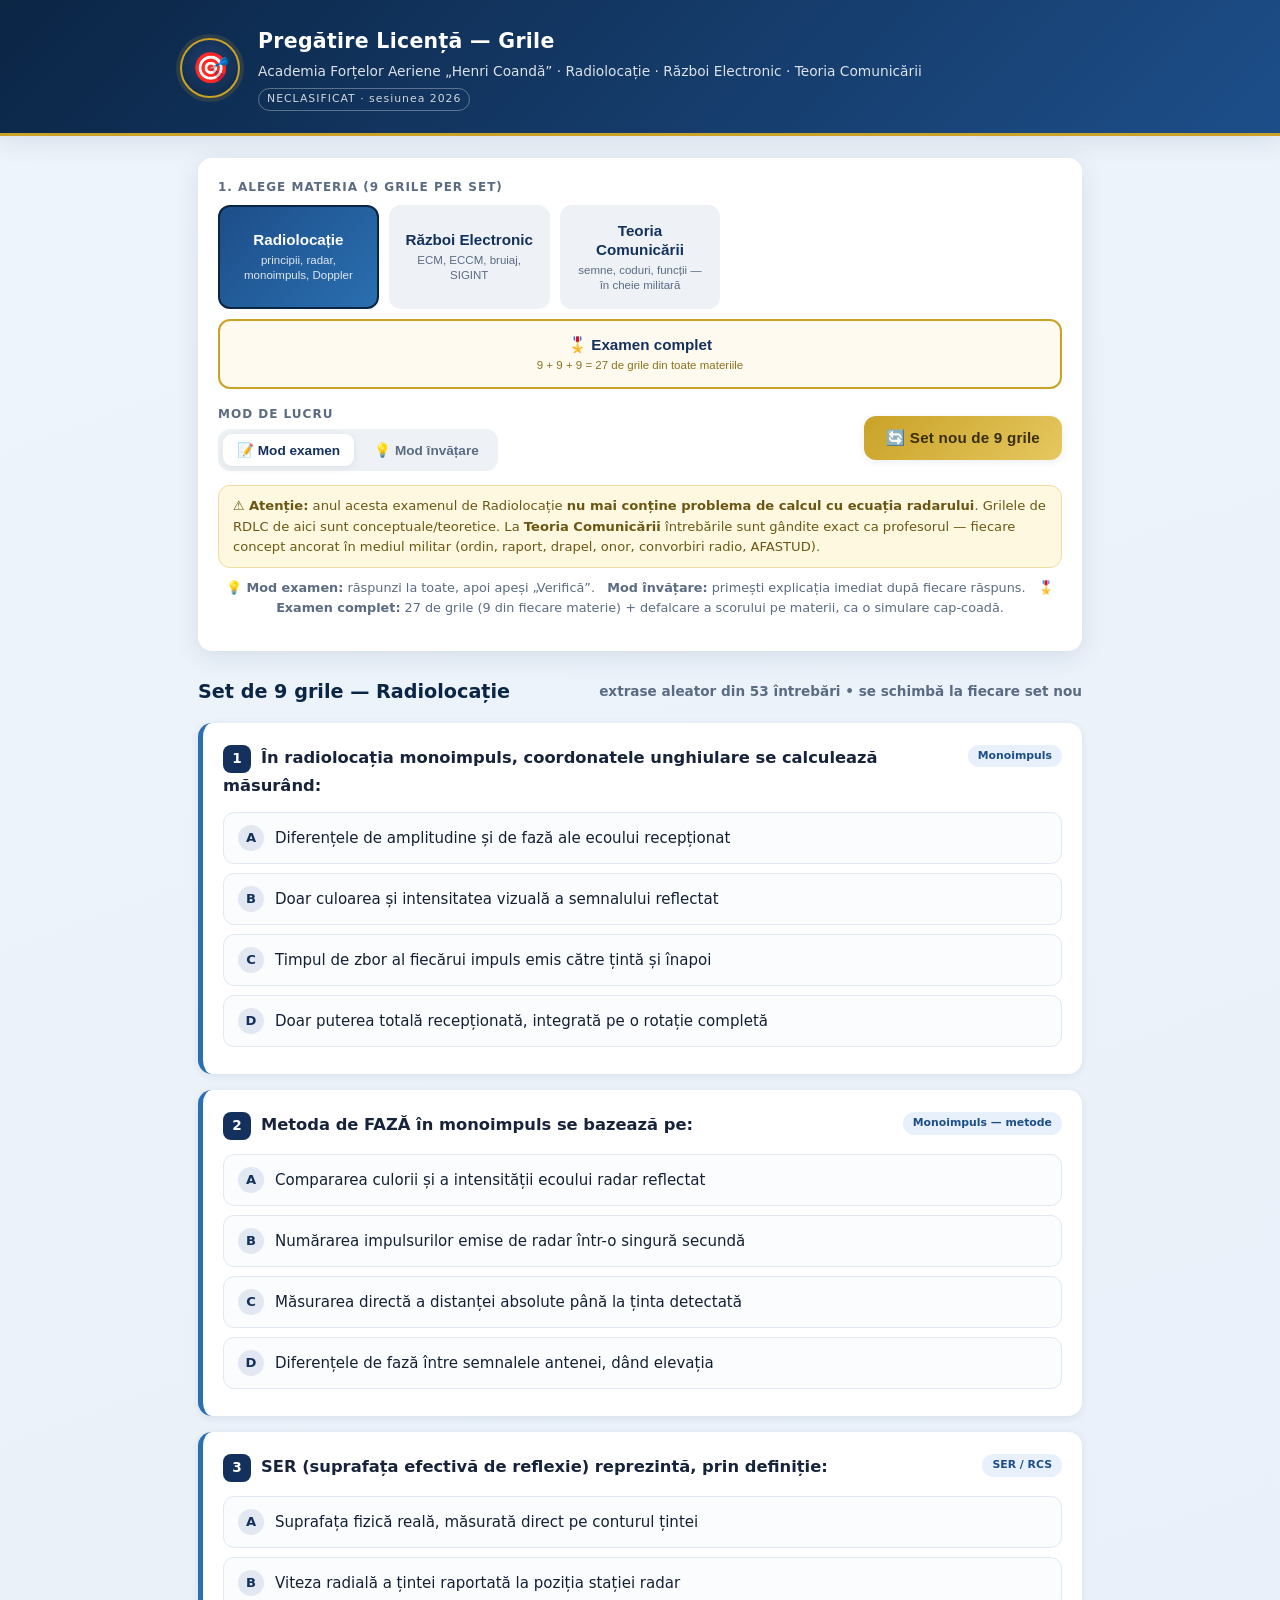
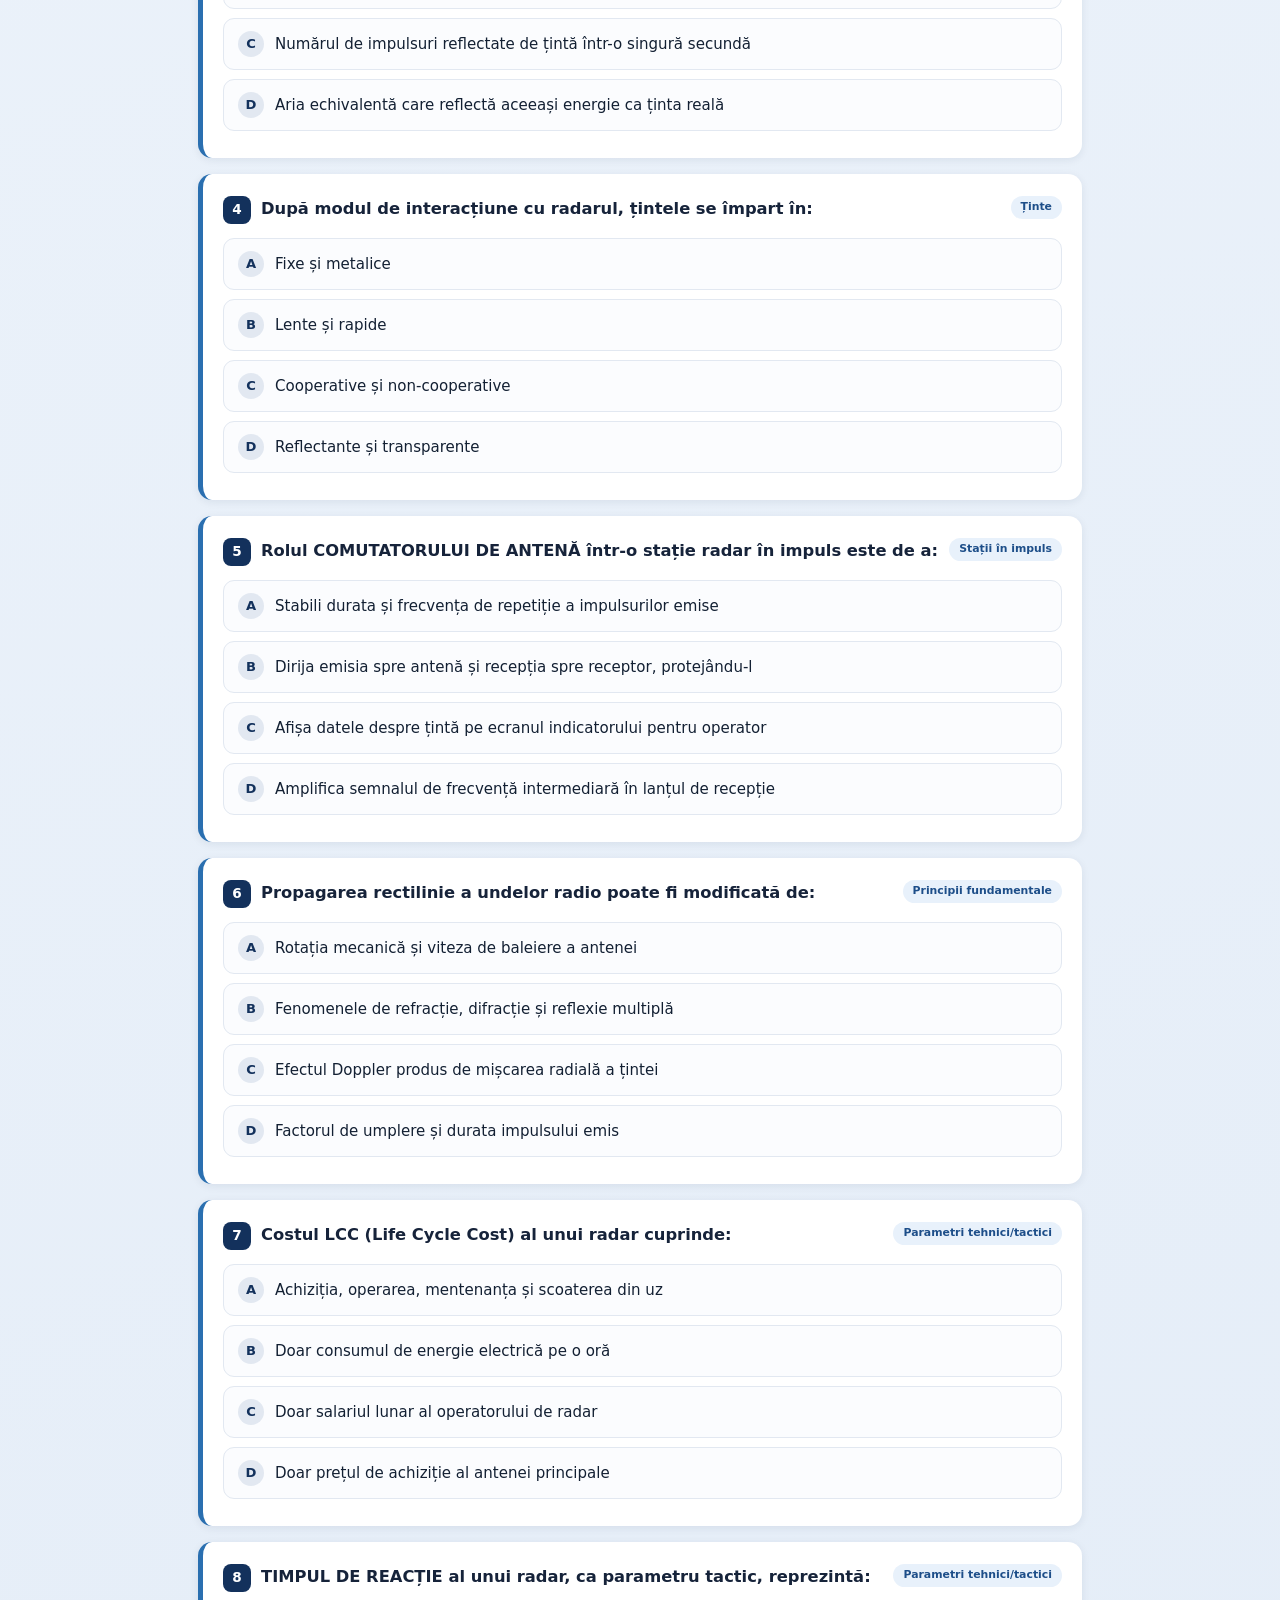
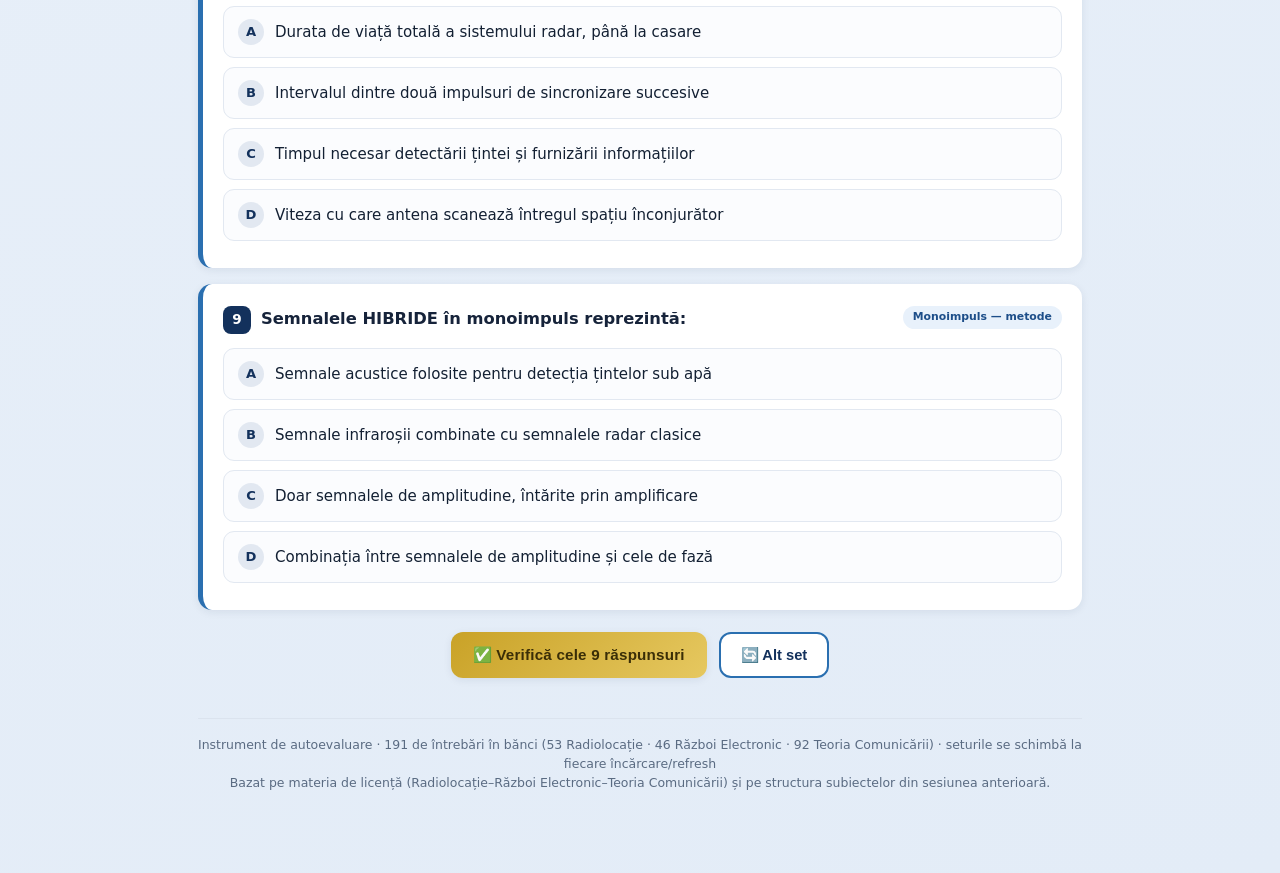
==== index.html @ 8da16b51 "Grile licenta - Radiolocatie, Razboi Electronic, Teoria Comunicarii Site de pregatire cu 191 de gril" ====
<!DOCTYPE html>
<html lang="ro">
<head>
<meta charset="UTF-8">
<meta name="viewport" content="width=device-width, initial-scale=1.0">
<title>Grile Licență — Radiolocație · Război Electronic · Teoria Comunicării</title>
<link rel="stylesheet" href="style.css">
</head>
<body>

<header class="top">
  <div class="wrap">
    <div class="stema">🎯</div>
    <div>
      <h1>Pregătire Licență — Grile</h1>
      <p>Academia Forțelor Aeriene „Henri Coandă” · Radiolocație · Război Electronic · Teoria Comunicării</p>
      <span class="badge-neclasificat">NECLASIFICAT · sesiunea 2026</span>
    </div>
  </div>
</header>

<div class="container">

  <div class="panou">
    <div class="eticheta">1. Alege materia (9 grile per set)</div>
    <div class="materii" id="materii"><!-- butoane materii injectate --></div>

    <div class="optiuni-rand">
      <div>
        <div class="eticheta" style="margin-bottom:6px">Mod de lucru</div>
        <div class="mod-switch">
          <button data-mod="examen" class="activ">📝 Mod examen</button>
          <button data-mod="invatare">💡 Mod învățare</button>
        </div>
      </div>
      <button class="btn-principal" onclick="setNou()">🔄 Set nou de 9 grile</button>
    </div>

    <div class="avertisment">
      ⚠️ <b>Atenție:</b> anul acesta examenul de Radiolocație <b>nu mai conține problema de calcul cu ecuația radarului</b>.
      Grilele de RDLC de aici sunt conceptuale/teoretice. La <b>Teoria Comunicării</b> întrebările sunt gândite exact ca profesorul —
      fiecare concept ancorat în mediul militar (ordin, raport, drapel, onor, convorbiri radio, AFASTUD).
    </div>
    <p class="hint">💡 <b>Mod examen:</b> răspunzi la toate, apoi apeși „Verifică”. &nbsp; <b>Mod învățare:</b> primești explicația imediat după fiecare răspuns. &nbsp; <b>🎖️ Examen complet:</b> 27 de grile (9 din fiecare materie) + defalcare a scorului pe materii, ca o simulare cap-coadă.</p>
  </div>

  <div class="antet-set">
    <h2 id="titlu-set">Set de 9 grile</h2>
    <span class="contor" id="contor-banca"></span>
  </div>

  <div id="grile"><!-- carduri întrebări --></div>

  <div id="bara-actiune" class="actiuni-jos" style="display:none">
    <button id="btn-verifica" class="btn-principal">✅ Verifică cele 9 răspunsuri</button>
    <button class="btn-secundar" onclick="setNou()">🔄 Alt set</button>
  </div>

  <div id="rezultat"></div>

  <footer>
    Instrument de autoevaluare · 191 de întrebări în bănci (53 Radiolocație · 46 Război Electronic · 92 Teoria Comunicării) · seturile se schimbă la fiecare încărcare/refresh<br>
    Bazat pe materia de licență (Radiolocație–Război Electronic–Teoria Comunicării) și pe structura subiectelor din sesiunea anterioară.
  </footer>
</div>

<!-- băncile de întrebări -->
<script src="banca-rdlc.js"></script>
<script src="banca-re.js"></script>
<script src="banca-tc.js"></script>
<!-- logica -->
<script src="app.js"></script>
</body>
</html>
---- style.css ----
:root{
  --bleu-inchis:#0b2545;
  --bleu:#13315c;
  --bleu-mediu:#1d4e89;
  --bleu-deschis:#2a6fb0;
  --cer:#e8f1fb;
  --auriu:#c9a227;
  --auriu-clar:#e6c860;
  --verde:#1a7f4b;
  --verde-fundal:#e5f5ec;
  --rosu:#b3261e;
  --rosu-fundal:#fbe9e7;
  --gri:#5a6b82;
  --gri-clar:#eef2f7;
  --alb:#ffffff;
  --umbra:0 6px 24px rgba(11,37,69,.10);
  --umbra-mica:0 2px 8px rgba(11,37,69,.08);
  --radius:14px;
}
*{box-sizing:border-box}
html{scroll-behavior:smooth}
body{
  margin:0;
  font-family:"Segoe UI",system-ui,-apple-system,Roboto,Arial,sans-serif;
  color:#132033;
  background:linear-gradient(160deg,#eef4fb 0%,#e3ecf7 100%);
  line-height:1.55;
}
.container{max-width:920px;margin:0 auto;padding:0 18px 80px}

/* ---------- HEADER ---------- */
header.top{
  background:linear-gradient(135deg,var(--bleu-inchis),var(--bleu-mediu));
  color:#fff;padding:26px 18px 22px;box-shadow:var(--umbra);
  border-bottom:3px solid var(--auriu);
}
header.top .wrap{max-width:920px;margin:0 auto;display:flex;align-items:center;gap:18px}
.stema{
  width:60px;height:60px;flex:0 0 60px;border-radius:50%;
  background:radial-gradient(circle at 50% 40%,#20416e,#0b2545);
  border:2px solid var(--auriu);display:flex;align-items:center;justify-content:center;
  font-size:30px;box-shadow:0 0 0 4px rgba(201,162,39,.15);
}
header.top h1{margin:0;font-size:1.28rem;letter-spacing:.3px}
header.top p{margin:3px 0 0;font-size:.86rem;opacity:.85}
.badge-neclasificat{
  display:inline-block;margin-top:6px;font-size:.68rem;letter-spacing:1px;
  border:1px solid rgba(255,255,255,.4);padding:2px 8px;border-radius:20px;opacity:.8
}

/* ---------- BARA DE CONTROL ---------- */
.panou{
  background:var(--alb);border-radius:var(--radius);box-shadow:var(--umbra);
  padding:20px;margin-top:22px;
}
.eticheta{font-size:.75rem;text-transform:uppercase;letter-spacing:1px;color:var(--gri);margin-bottom:8px;font-weight:600}
.materii{display:grid;grid-template-columns:repeat(auto-fit,minmax(150px,1fr));gap:10px}
.materie-btn{
  border:2px solid var(--gri-clar);background:var(--gri-clar);color:var(--bleu);
  border-radius:12px;padding:14px 12px;cursor:pointer;font-size:.95rem;font-weight:600;
  transition:.15s;text-align:center;line-height:1.3;
}
.materie-btn small{display:block;font-weight:400;font-size:.72rem;color:var(--gri);margin-top:3px}
.materie-btn:hover{border-color:var(--bleu-deschis);transform:translateY(-2px)}
.materie-btn.activ{background:linear-gradient(135deg,var(--bleu-mediu),var(--bleu-deschis));color:#fff;border-color:var(--bleu-inchis)}
.materie-btn.activ small{color:rgba(255,255,255,.85)}
.materie-btn.complet-btn{grid-column:1/-1;border-color:var(--auriu);background:#fffaf0}
.materie-btn.complet-btn small{color:#8a7220}
.materie-btn.complet-btn.activ{background:linear-gradient(135deg,var(--auriu),var(--auriu-clar));color:#3a2e07;border-color:#a8891f}
.materie-btn.complet-btn.activ small{color:#5a4a10}

/* separator de materie în examen complet */
.sectiune-materie{
  margin:26px 0 4px;padding:12px 18px;border-radius:12px;font-weight:700;font-size:1.05rem;
  color:#fff;background:linear-gradient(135deg,var(--bleu-inchis),var(--bleu-mediu));
  box-shadow:var(--umbra-mica);border-left:5px solid var(--auriu);letter-spacing:.3px
}
.sectiune-materie:first-child{margin-top:8px}

/* defalcare pe materii în rezultat */
.defalcare{margin-top:18px;display:grid;gap:10px;max-width:460px;margin-left:auto;margin-right:auto;text-align:left}
.defalcare-item{display:grid;grid-template-columns:1fr auto;gap:4px 12px;align-items:center}
.defalcare-nume{font-size:.9rem;opacity:.95}
.defalcare-scor{font-weight:700;font-size:.95rem}
.defalcare-bara{grid-column:1/-1;height:8px;background:rgba(255,255,255,.2);border-radius:20px;overflow:hidden}
.defalcare-bara > div{height:100%;background:linear-gradient(90deg,var(--auriu),var(--auriu-clar));border-radius:20px;transition:width .6s ease}

.optiuni-rand{display:flex;flex-wrap:wrap;gap:14px;align-items:center;margin-top:16px;justify-content:space-between}
.mod-switch{display:flex;gap:6px;background:var(--gri-clar);padding:5px;border-radius:12px}
.mod-switch button{
  border:none;background:transparent;padding:8px 14px;border-radius:9px;cursor:pointer;
  font-size:.85rem;font-weight:600;color:var(--gri);transition:.15s
}
.mod-switch button.activ{background:#fff;color:var(--bleu);box-shadow:var(--umbra-mica)}
.btn-principal{
  background:linear-gradient(135deg,var(--auriu),var(--auriu-clar));color:#3a2e07;
  border:none;padding:13px 22px;border-radius:12px;font-size:.95rem;font-weight:700;
  cursor:pointer;box-shadow:var(--umbra-mica);transition:.15s;letter-spacing:.2px
}
.btn-principal:hover{filter:brightness(1.05);transform:translateY(-2px)}
.btn-principal:active{transform:translateY(0)}

/* ---------- ANTET SET ---------- */
.antet-set{
  display:flex;justify-content:space-between;align-items:center;flex-wrap:wrap;gap:10px;
  margin-top:26px;margin-bottom:6px;
}
.antet-set h2{margin:0;color:var(--bleu-inchis);font-size:1.2rem}
.antet-set .contor{font-size:.85rem;color:var(--gri);font-weight:600}

/* ---------- CARD ÎNTREBARE ---------- */
.card{
  background:var(--alb);border-radius:var(--radius);box-shadow:var(--umbra-mica);
  padding:20px 20px 18px;margin-top:16px;border-left:5px solid var(--bleu-deschis);
  transition:.2s
}
.card.corect{border-left-color:var(--verde)}
.card.gresit{border-left-color:var(--rosu)}
.card .q-nr{
  display:inline-flex;align-items:center;justify-content:center;min-width:28px;height:28px;
  background:var(--bleu);color:#fff;border-radius:8px;font-weight:700;font-size:.85rem;margin-right:10px;padding:0 6px
}
.card .tema-tag{
  float:right;font-size:.68rem;color:var(--bleu-mediu);background:var(--cer);
  padding:3px 10px;border-radius:20px;font-weight:600;margin-top:2px
}
.card .intrebare{font-weight:600;font-size:1.02rem;margin:2px 0 14px;color:#16233a}
.optiune{
  display:flex;align-items:flex-start;gap:11px;border:1.5px solid #e2e8f1;border-radius:11px;
  padding:12px 14px;margin-bottom:9px;cursor:pointer;transition:.12s;background:#fbfcfe
}
.optiune:hover{border-color:var(--bleu-deschis);background:#f4f8fd}
.optiune.selectat{border-color:var(--bleu-mediu);background:#eaf2fb;box-shadow:inset 0 0 0 1px var(--bleu-mediu)}
.optiune .litera{
  flex:0 0 26px;width:26px;height:26px;border-radius:50%;background:#e2e8f1;color:var(--bleu);
  display:flex;align-items:center;justify-content:center;font-weight:700;font-size:.82rem;transition:.12s
}
.optiune.selectat .litera{background:var(--bleu-mediu);color:#fff}
.optiune .txt{flex:1;font-size:.94rem;padding-top:2px}
.optiune.raspuns-corect{border-color:var(--verde);background:var(--verde-fundal)}
.optiune.raspuns-corect .litera{background:var(--verde);color:#fff}
.optiune.raspuns-gresit{border-color:var(--rosu);background:var(--rosu-fundal)}
.optiune.raspuns-gresit .litera{background:var(--rosu);color:#fff}
.optiune.blocat{cursor:default;pointer-events:none}

/* ---------- EXPLICAȚIE ---------- */
.explicatie{
  margin-top:12px;border-radius:11px;padding:14px 16px;font-size:.9rem;line-height:1.6;
  display:none;animation:apar .25s ease
}
.explicatie.vizibil{display:block}
.explicatie.ok{background:var(--verde-fundal);border:1px solid #b7e0c6}
.explicatie.nu{background:var(--rosu-fundal);border:1px solid #f0c4bf}
.explicatie .titlu{font-weight:700;margin-bottom:4px;display:flex;align-items:center;gap:7px}
.explicatie.ok .titlu{color:var(--verde)}
.explicatie.nu .titlu{color:var(--rosu)}
@keyframes apar{from{opacity:0;transform:translateY(-4px)}to{opacity:1;transform:none}}

/* ---------- REZULTAT ---------- */
#rezultat{margin-top:26px}
.scor-card{
  background:linear-gradient(135deg,var(--bleu-inchis),var(--bleu-mediu));color:#fff;
  border-radius:var(--radius);padding:26px;text-align:center;box-shadow:var(--umbra);
  border-bottom:3px solid var(--auriu)
}
.scor-card .nota{font-size:3rem;font-weight:800;line-height:1;margin:6px 0}
.scor-card .nota small{font-size:1.1rem;opacity:.75;font-weight:600}
.scor-card .mesaj{font-size:1rem;opacity:.92;margin-top:6px}
.bara-scor{height:12px;background:rgba(255,255,255,.2);border-radius:20px;margin:16px auto 0;max-width:420px;overflow:hidden}
.bara-scor > div{height:100%;border-radius:20px;transition:width .6s ease;background:linear-gradient(90deg,var(--auriu),var(--auriu-clar))}
.teme-repetat{
  background:var(--alb);border-radius:var(--radius);box-shadow:var(--umbra-mica);
  padding:18px 20px;margin-top:16px;border-left:5px solid var(--auriu)
}
.teme-repetat h3{margin:0 0 8px;color:var(--bleu-inchis);font-size:1.02rem}
.teme-repetat ul{margin:6px 0 0;padding-left:20px}
.teme-repetat li{margin-bottom:5px;font-size:.92rem}
.teme-repetat .felicitari{color:var(--verde);font-weight:600}

.actiuni-jos{display:flex;gap:12px;flex-wrap:wrap;justify-content:center;margin-top:22px}
.btn-secundar{
  background:#fff;color:var(--bleu);border:2px solid var(--bleu-deschis);
  padding:12px 20px;border-radius:12px;font-weight:600;cursor:pointer;transition:.15s;font-size:.92rem
}
.btn-secundar:hover{background:var(--cer)}

/* ---------- FOOTER / MISC ---------- */
.hint{font-size:.8rem;color:var(--gri);margin-top:10px;text-align:center}
footer{text-align:center;color:var(--gri);font-size:.78rem;margin-top:40px;padding-top:16px;border-top:1px solid #dbe3ee}
.avertisment{
  background:#fff8e1;border:1px solid #f0dca0;border-radius:12px;padding:10px 14px;
  font-size:.82rem;color:#6b5713;margin-top:14px
}
@media(max-width:560px){
  header.top h1{font-size:1.05rem}
  .card .tema-tag{display:none}
  .scor-card .nota{font-size:2.4rem}
}
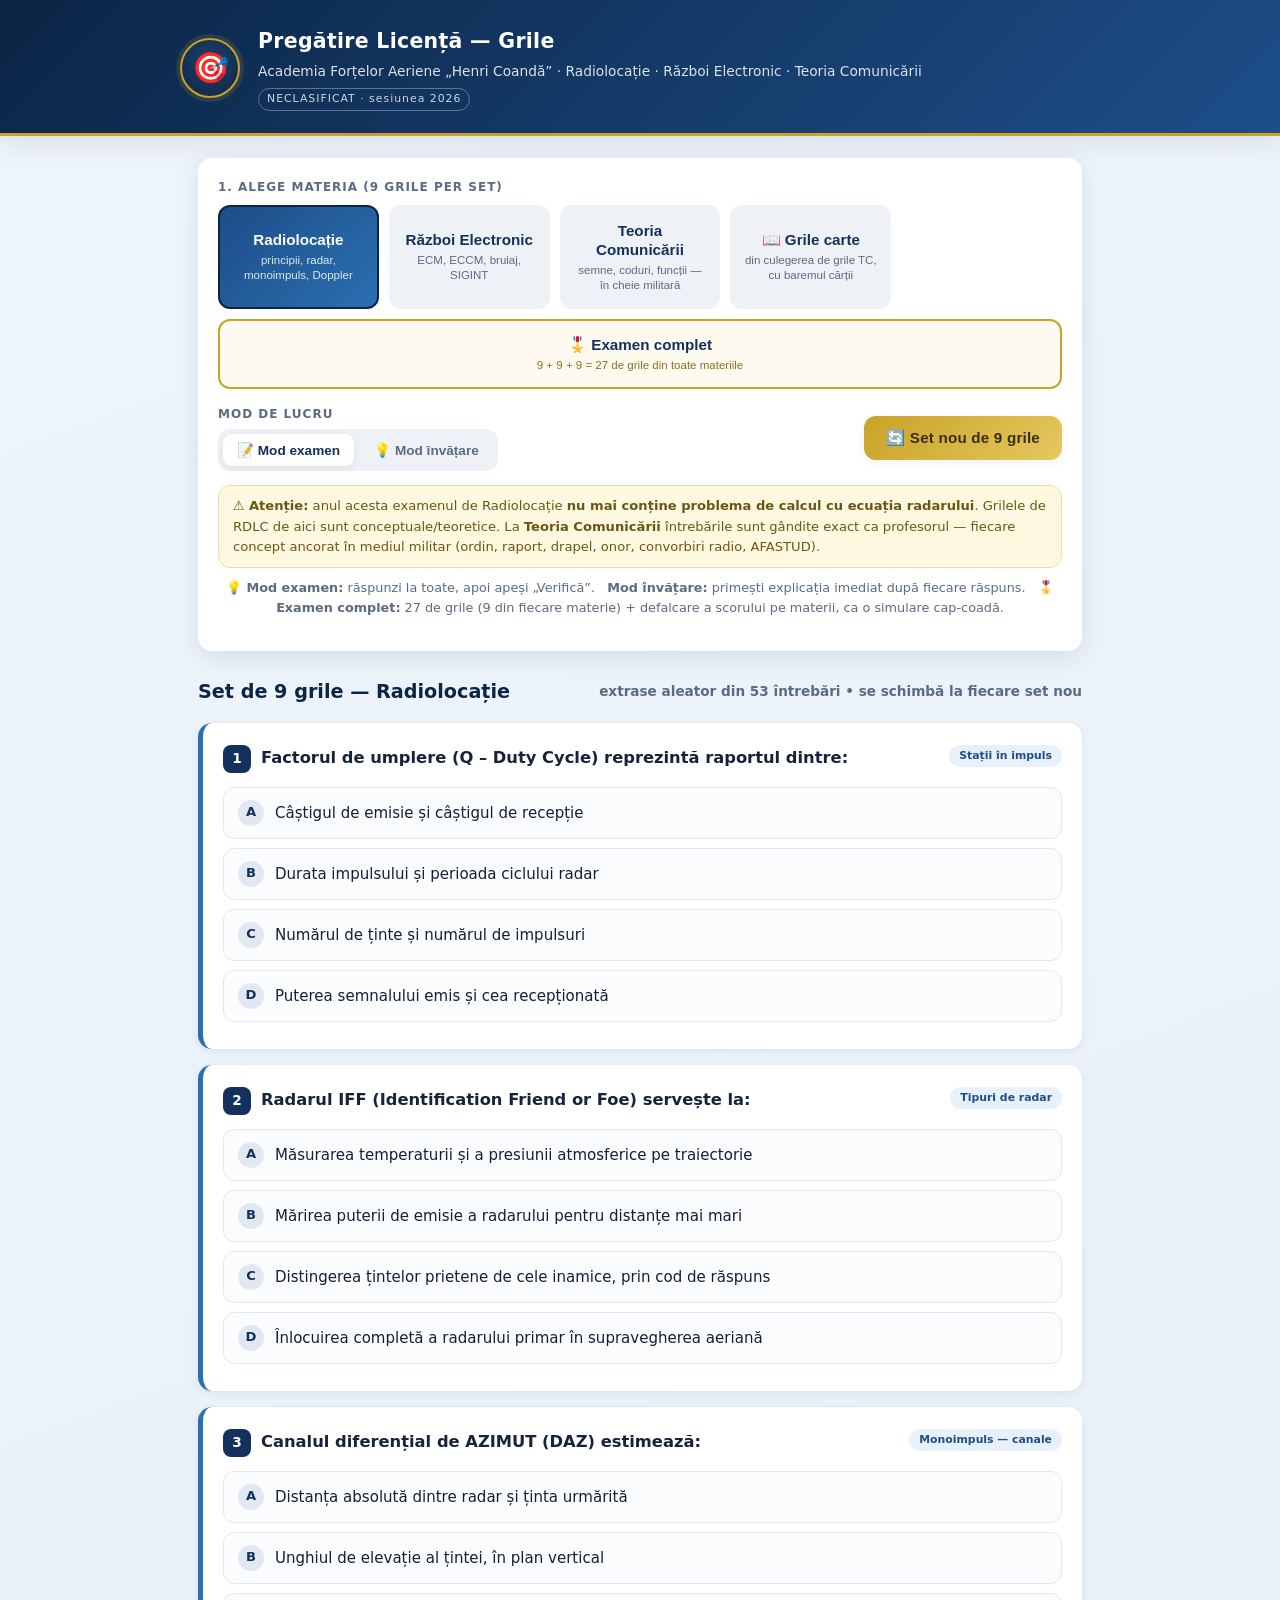
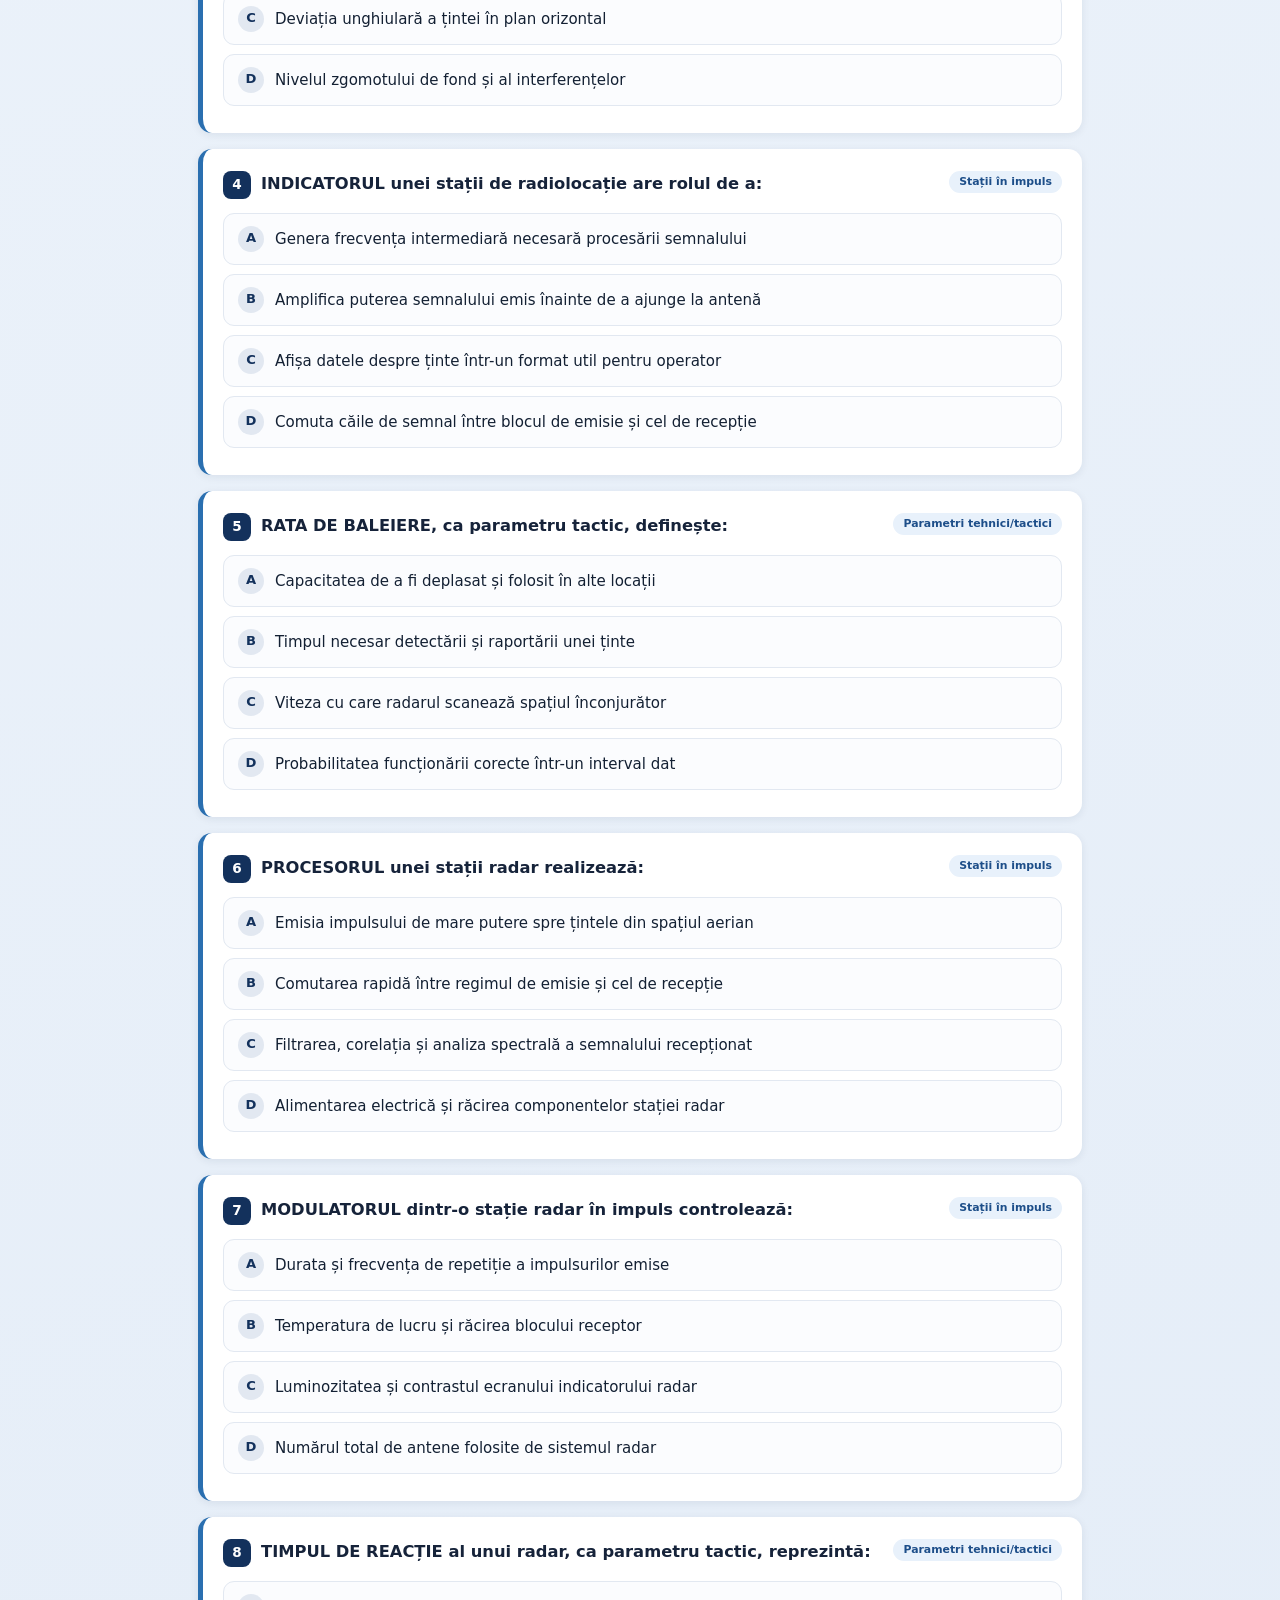
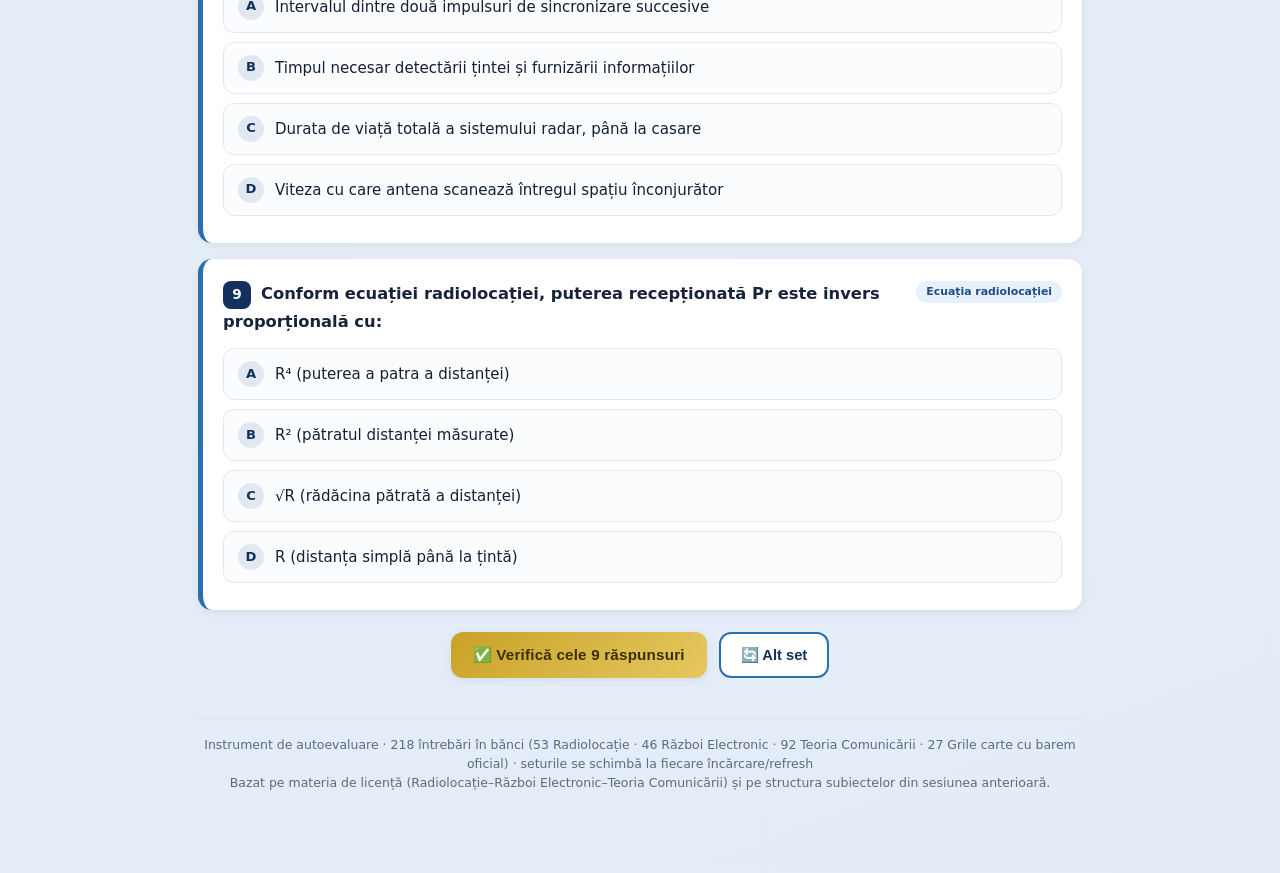
==== commit fc7f6c7c: "Adauga tab Grile carte - 27 grile din culegerea TC cu barem oficial Doar intrebarile cu un singur ra" ====
--- a/index.html
+++ b/index.html
@@ -59,7 +59,7 @@
   <div id="rezultat"></div>
 
   <footer>
-    Instrument de autoevaluare · 191 de întrebări în bănci (53 Radiolocație · 46 Război Electronic · 92 Teoria Comunicării) · seturile se schimbă la fiecare încărcare/refresh<br>
+    Instrument de autoevaluare · 218 întrebări în bănci (53 Radiolocație · 46 Război Electronic · 92 Teoria Comunicării · 27 Grile carte cu barem oficial) · seturile se schimbă la fiecare încărcare/refresh<br>
     Bazat pe materia de licență (Radiolocație–Război Electronic–Teoria Comunicării) și pe structura subiectelor din sesiunea anterioară.
   </footer>
 </div>
@@ -68,6 +68,7 @@
 <script src="banca-rdlc.js"></script>
 <script src="banca-re.js"></script>
 <script src="banca-tc.js"></script>
+<script src="banca-carte.js"></script>
 <!-- logica -->
 <script src="app.js"></script>
 </body>
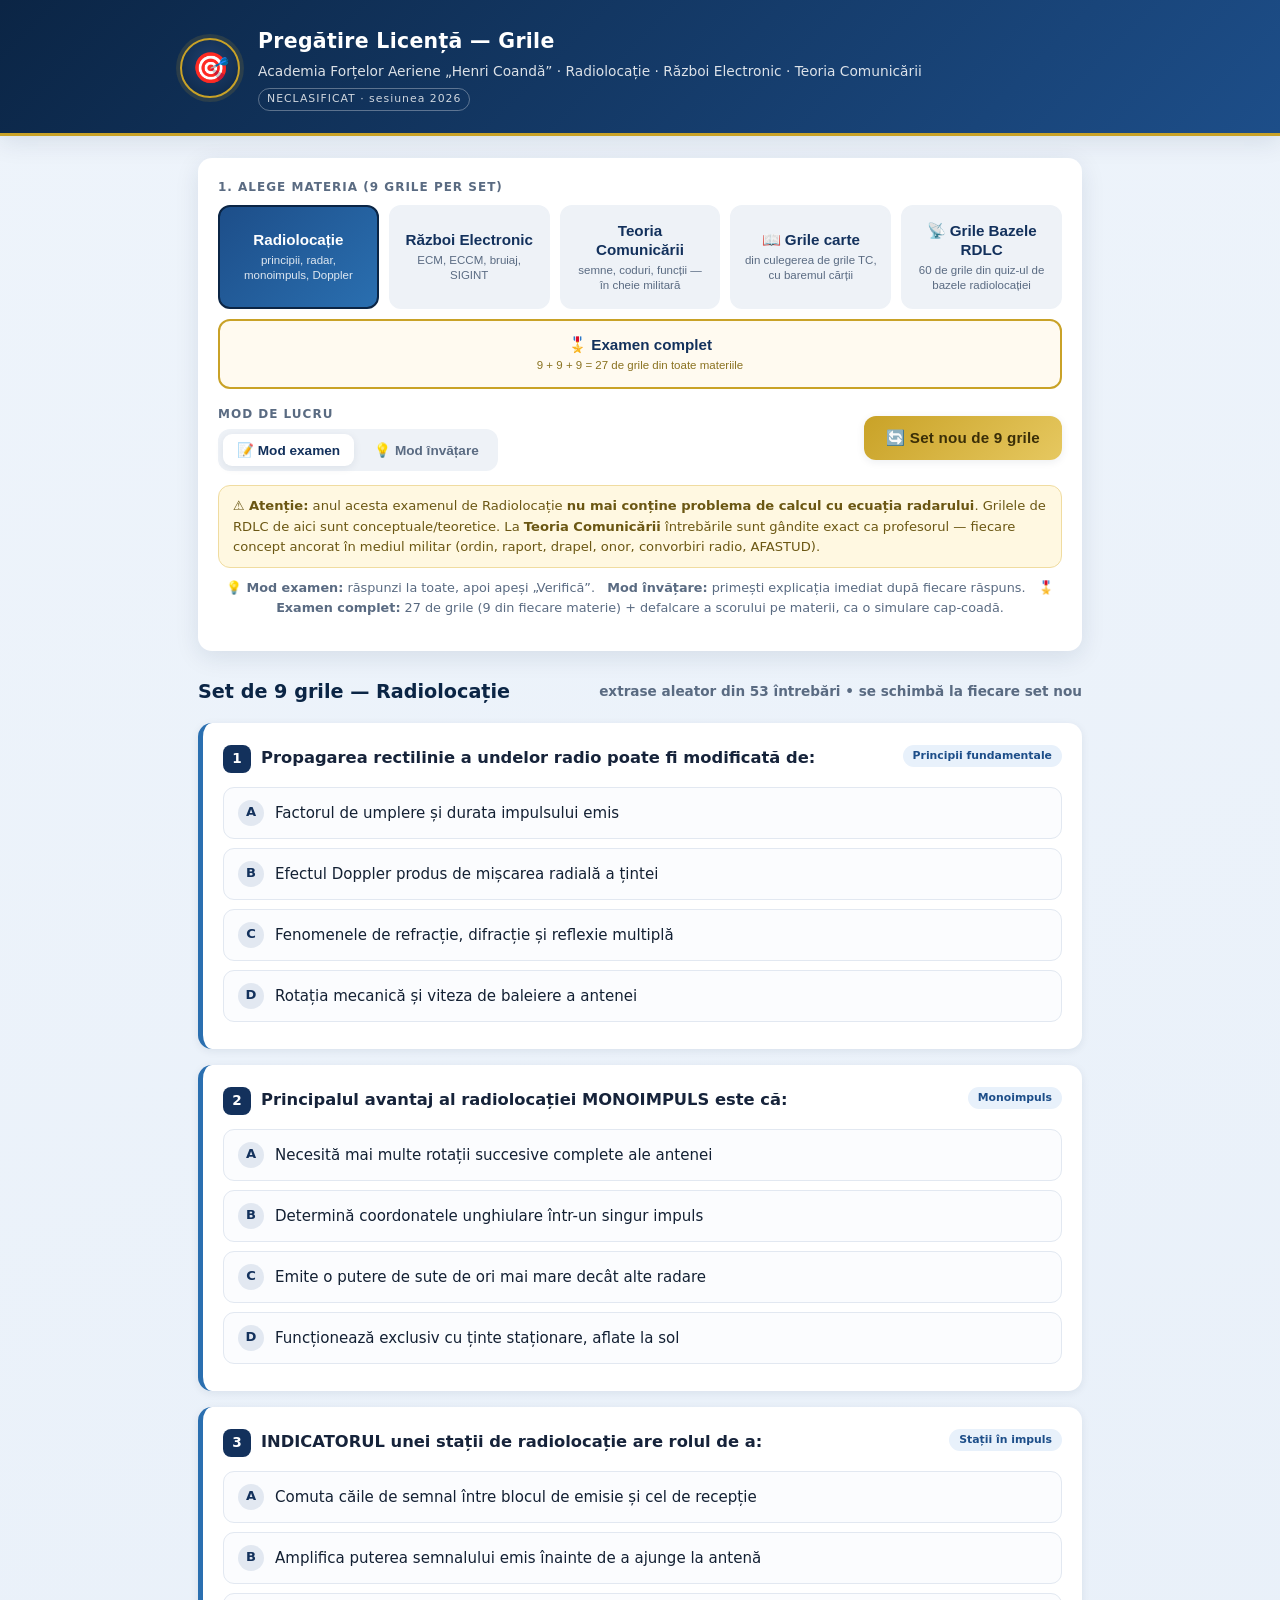
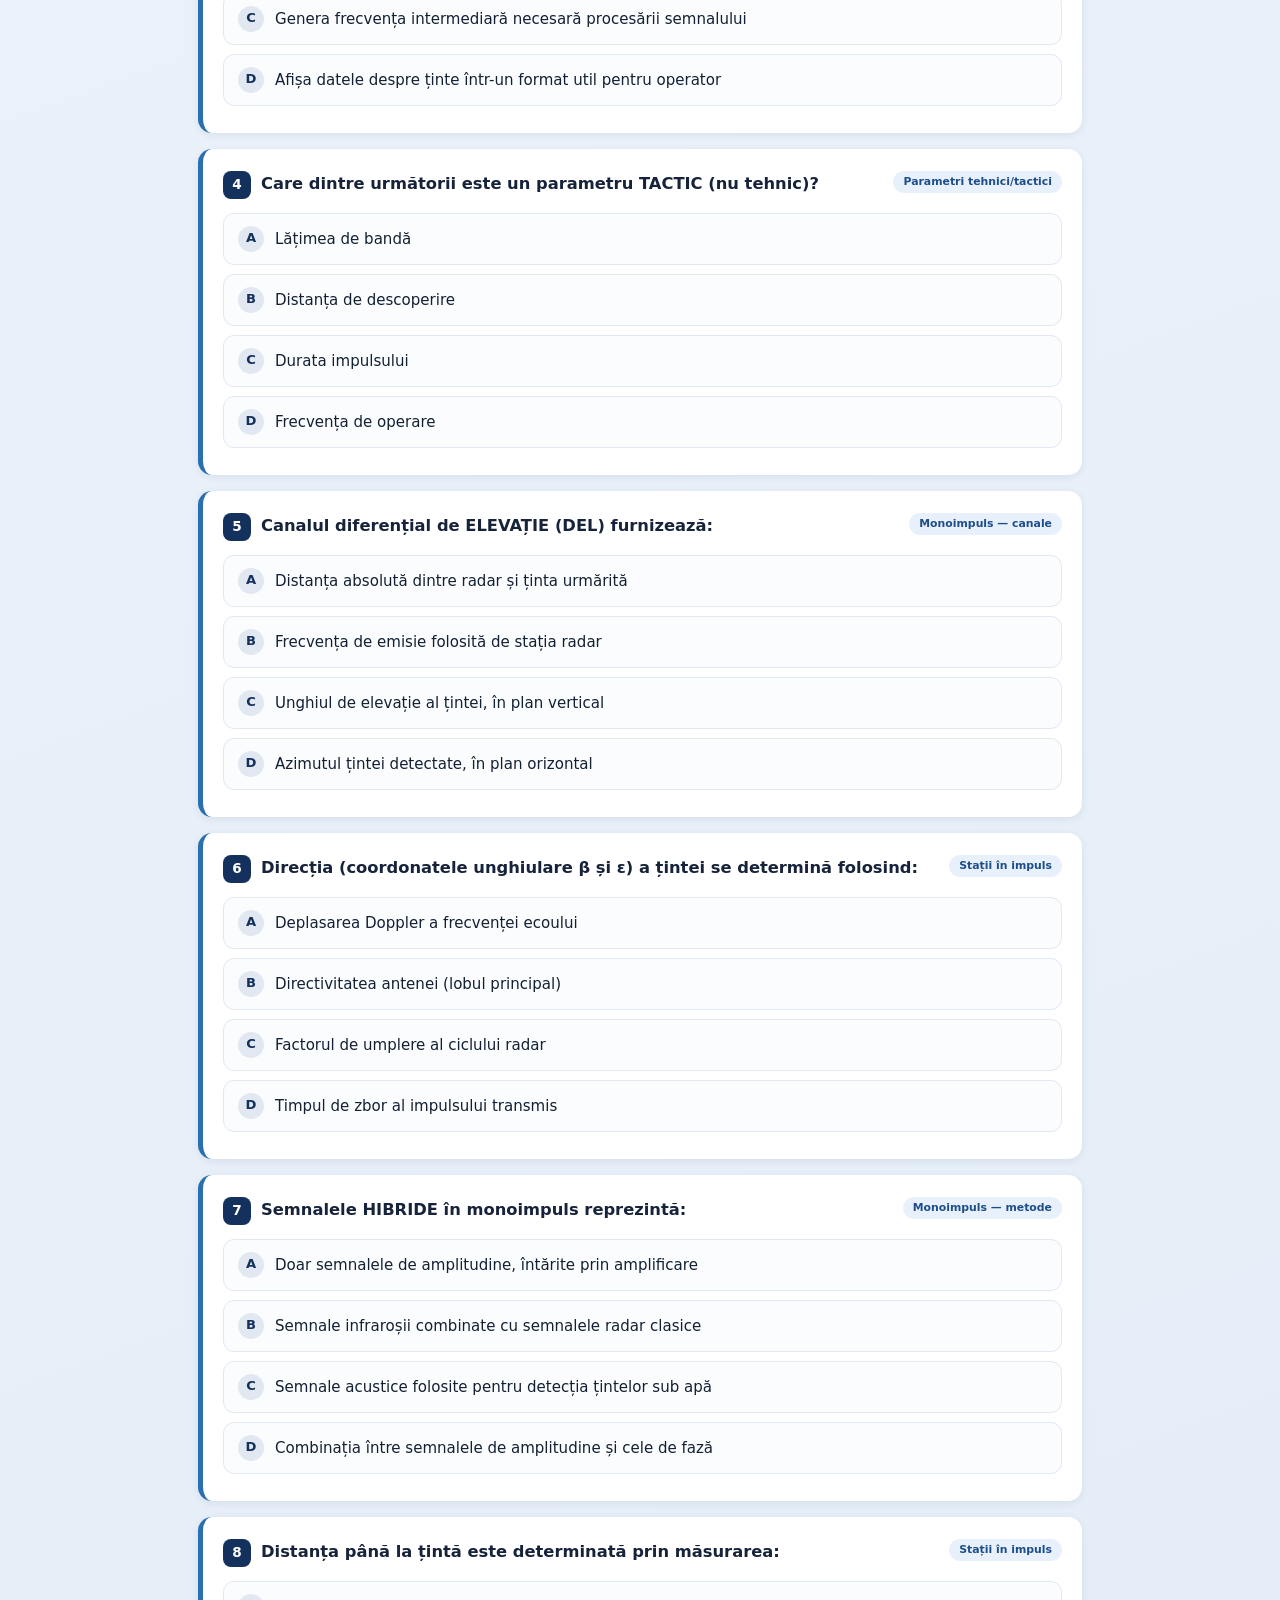
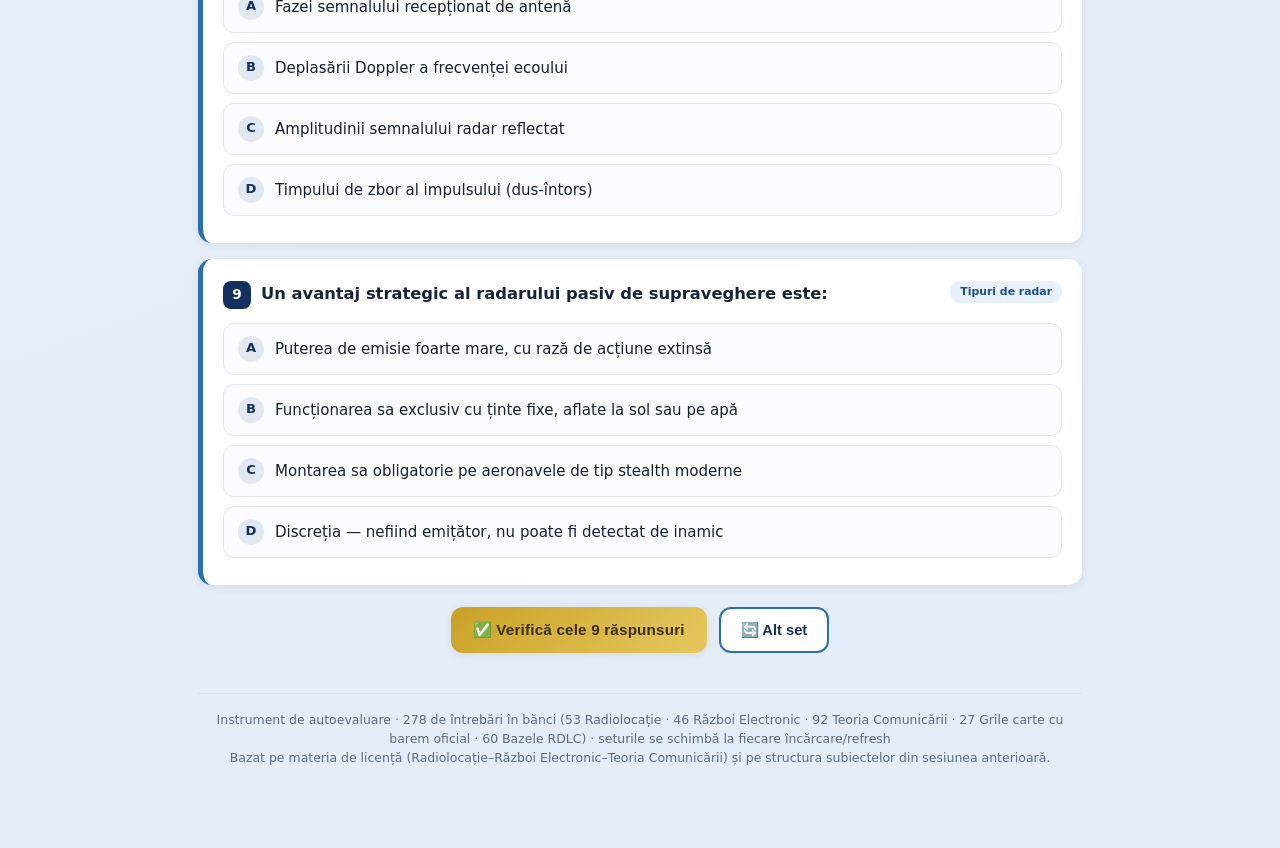
==== commit 7ac3a289: "Adauga tab Grile Bazele RDLC - 60 de grile din quiz-ul de bazele radiolocatiei Intrebarile preluate " ====
--- a/index.html
+++ b/index.html
@@ -59,7 +59,7 @@
   <div id="rezultat"></div>
 
   <footer>
-    Instrument de autoevaluare · 218 întrebări în bănci (53 Radiolocație · 46 Război Electronic · 92 Teoria Comunicării · 27 Grile carte cu barem oficial) · seturile se schimbă la fiecare încărcare/refresh<br>
+    Instrument de autoevaluare · 278 de întrebări în bănci (53 Radiolocație · 46 Război Electronic · 92 Teoria Comunicării · 27 Grile carte cu barem oficial · 60 Bazele RDLC) · seturile se schimbă la fiecare încărcare/refresh<br>
     Bazat pe materia de licență (Radiolocație–Război Electronic–Teoria Comunicării) și pe structura subiectelor din sesiunea anterioară.
   </footer>
 </div>
@@ -69,6 +69,7 @@
 <script src="banca-re.js"></script>
 <script src="banca-tc.js"></script>
 <script src="banca-carte.js"></script>
+<script src="banca-brdlc.js"></script>
 <!-- logica -->
 <script src="app.js"></script>
 </body>
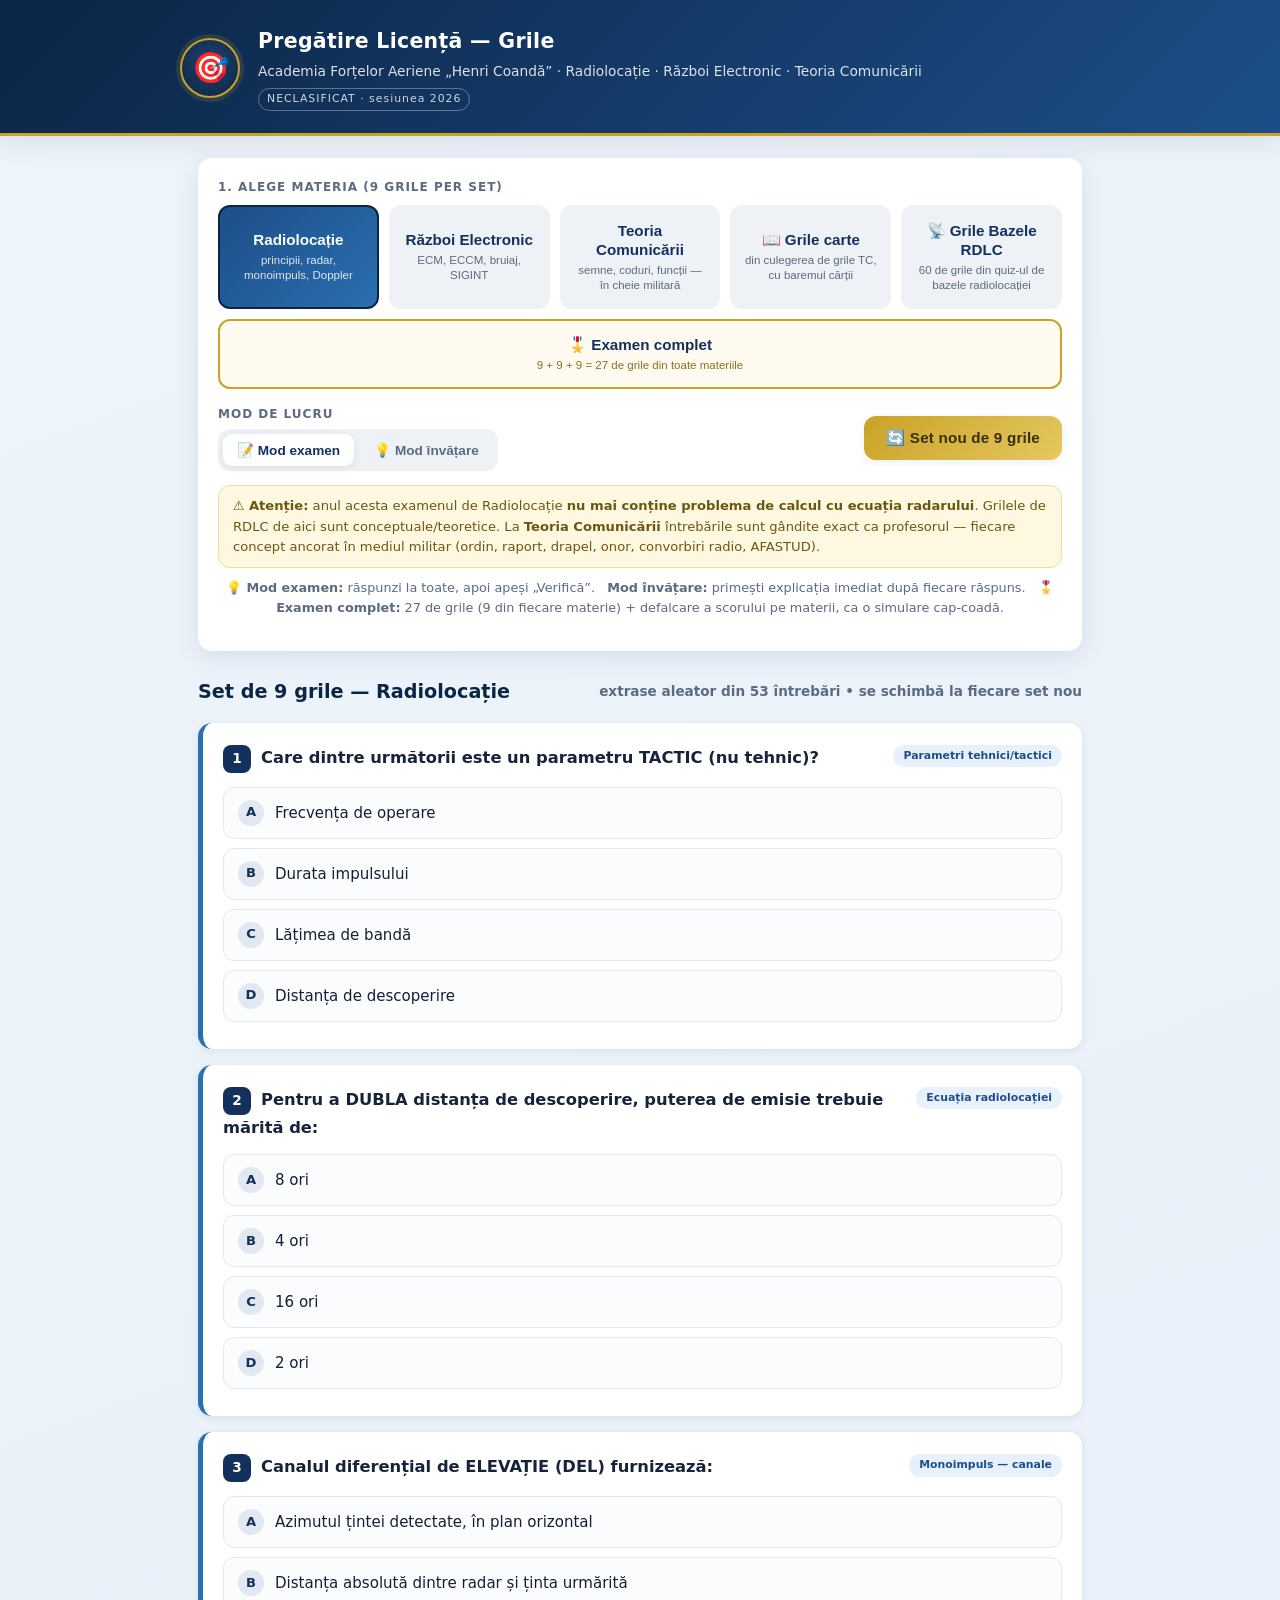
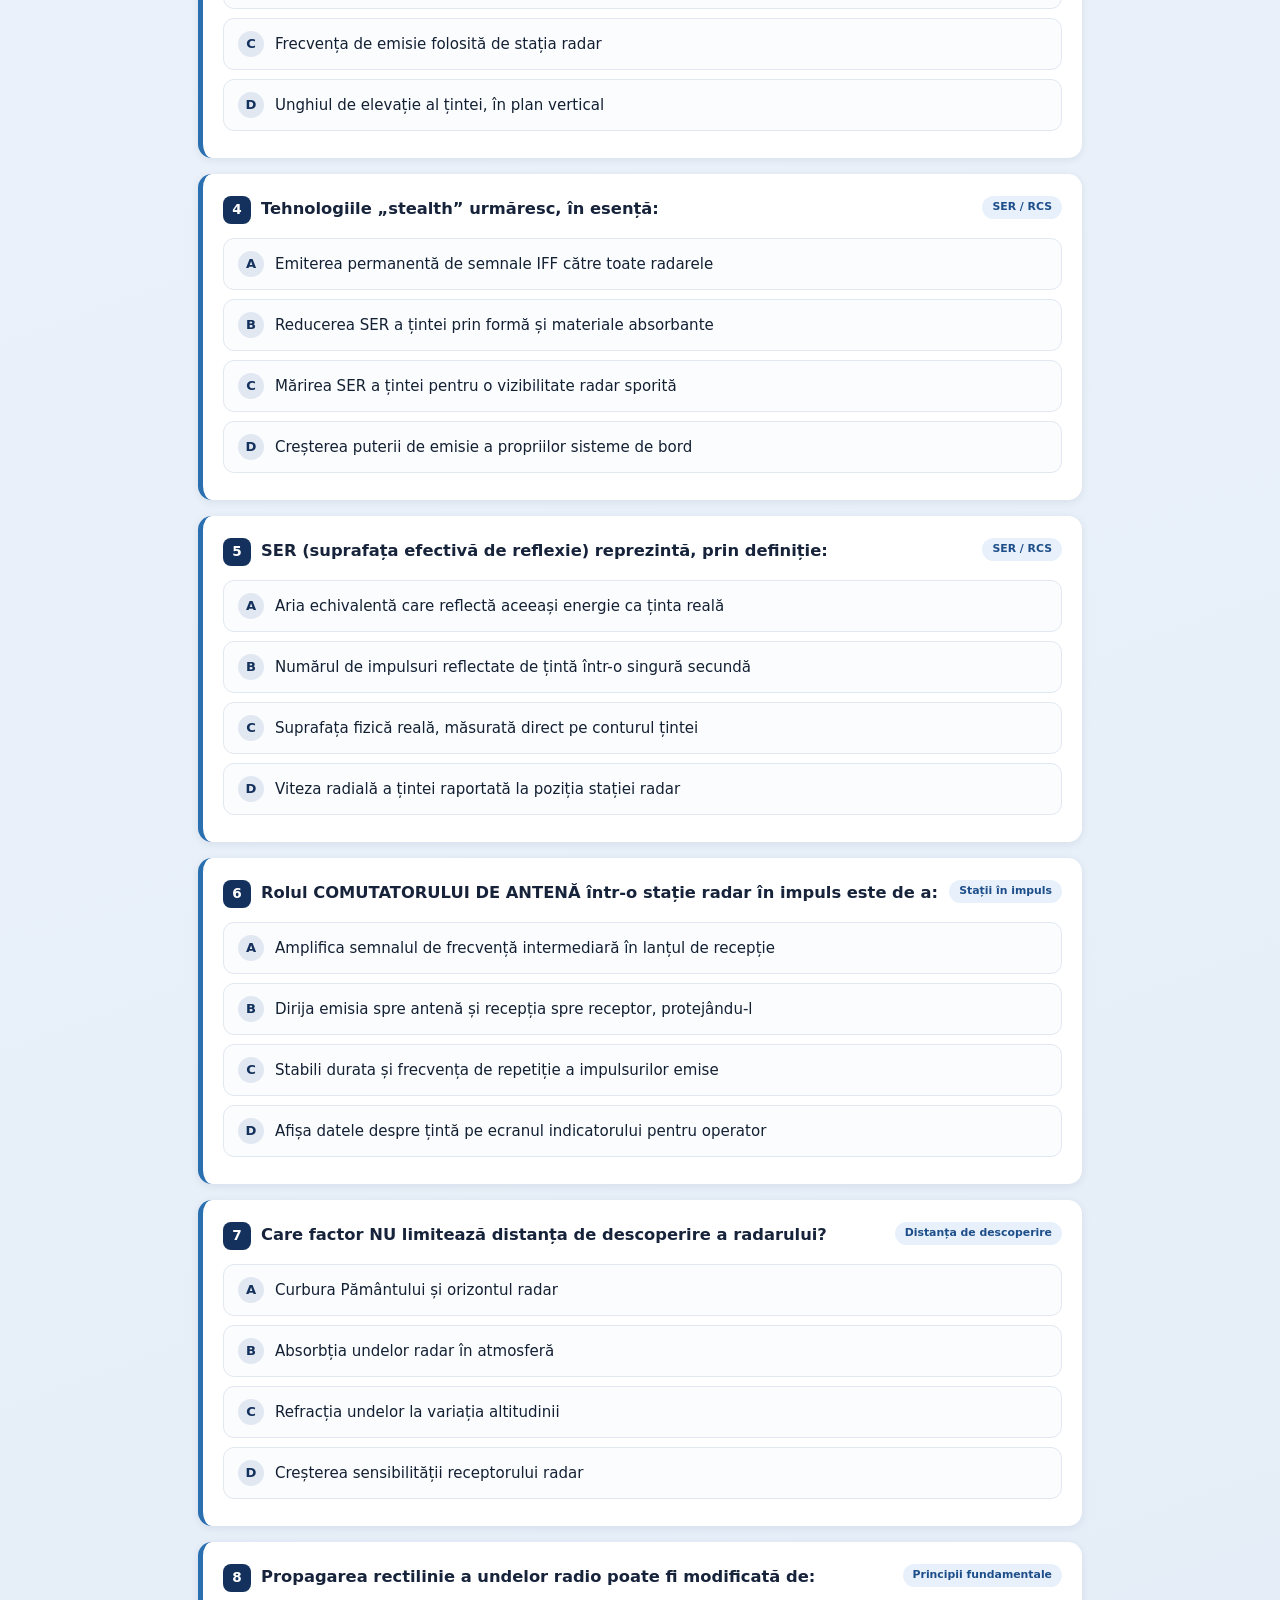
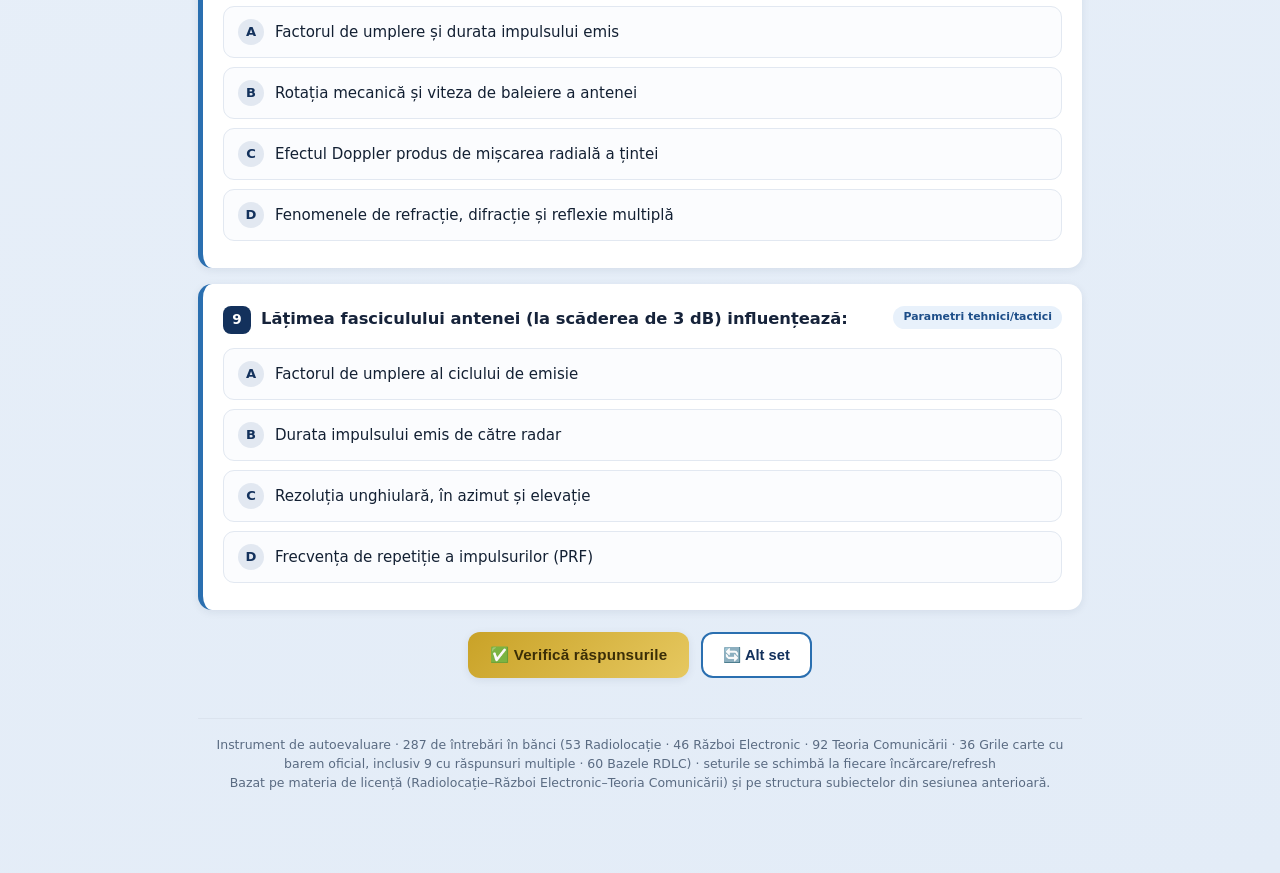
==== commit b291f205: "Adauga cele 9 grile cu raspunsuri multiple din culegerea TC (barem oficial) Tab-ul Grile carte conti" ====
--- a/index.html
+++ b/index.html
@@ -59,7 +59,7 @@
   <div id="rezultat"></div>
 
   <footer>
-    Instrument de autoevaluare · 278 de întrebări în bănci (53 Radiolocație · 46 Război Electronic · 92 Teoria Comunicării · 27 Grile carte cu barem oficial · 60 Bazele RDLC) · seturile se schimbă la fiecare încărcare/refresh<br>
+    Instrument de autoevaluare · 287 de întrebări în bănci (53 Radiolocație · 46 Război Electronic · 92 Teoria Comunicării · 36 Grile carte cu barem oficial, inclusiv 9 cu răspunsuri multiple · 60 Bazele RDLC) · seturile se schimbă la fiecare încărcare/refresh<br>
     Bazat pe materia de licență (Radiolocație–Război Electronic–Teoria Comunicării) și pe structura subiectelor din sesiunea anterioară.
   </footer>
 </div>
--- a/style.css
+++ b/style.css
@@ -143,6 +143,19 @@
 .optiune.raspuns-gresit .litera{background:var(--rosu);color:#fff}
 .optiune.blocat{cursor:default;pointer-events:none}
 
+/* ---------- RĂSPUNSURI MULTIPLE ---------- */
+.multi-tag{
+  display:inline-block;font-size:.74rem;font-weight:700;letter-spacing:.2px;
+  background:#fff3cd;color:#7a5c00;border:1px solid #eedc9a;
+  padding:4px 12px;border-radius:20px;margin-bottom:12px
+}
+.btn-confirma{
+  display:none;background:var(--bleu-mediu);color:#fff;border:none;
+  padding:10px 18px;border-radius:10px;font-weight:600;font-size:.88rem;
+  cursor:pointer;margin-top:6px;transition:.15s;box-shadow:var(--umbra-mica)
+}
+.btn-confirma:hover{filter:brightness(1.12)}
+
 /* ---------- EXPLICAȚIE ---------- */
 .explicatie{
   margin-top:12px;border-radius:11px;padding:14px 16px;font-size:.9rem;line-height:1.6;
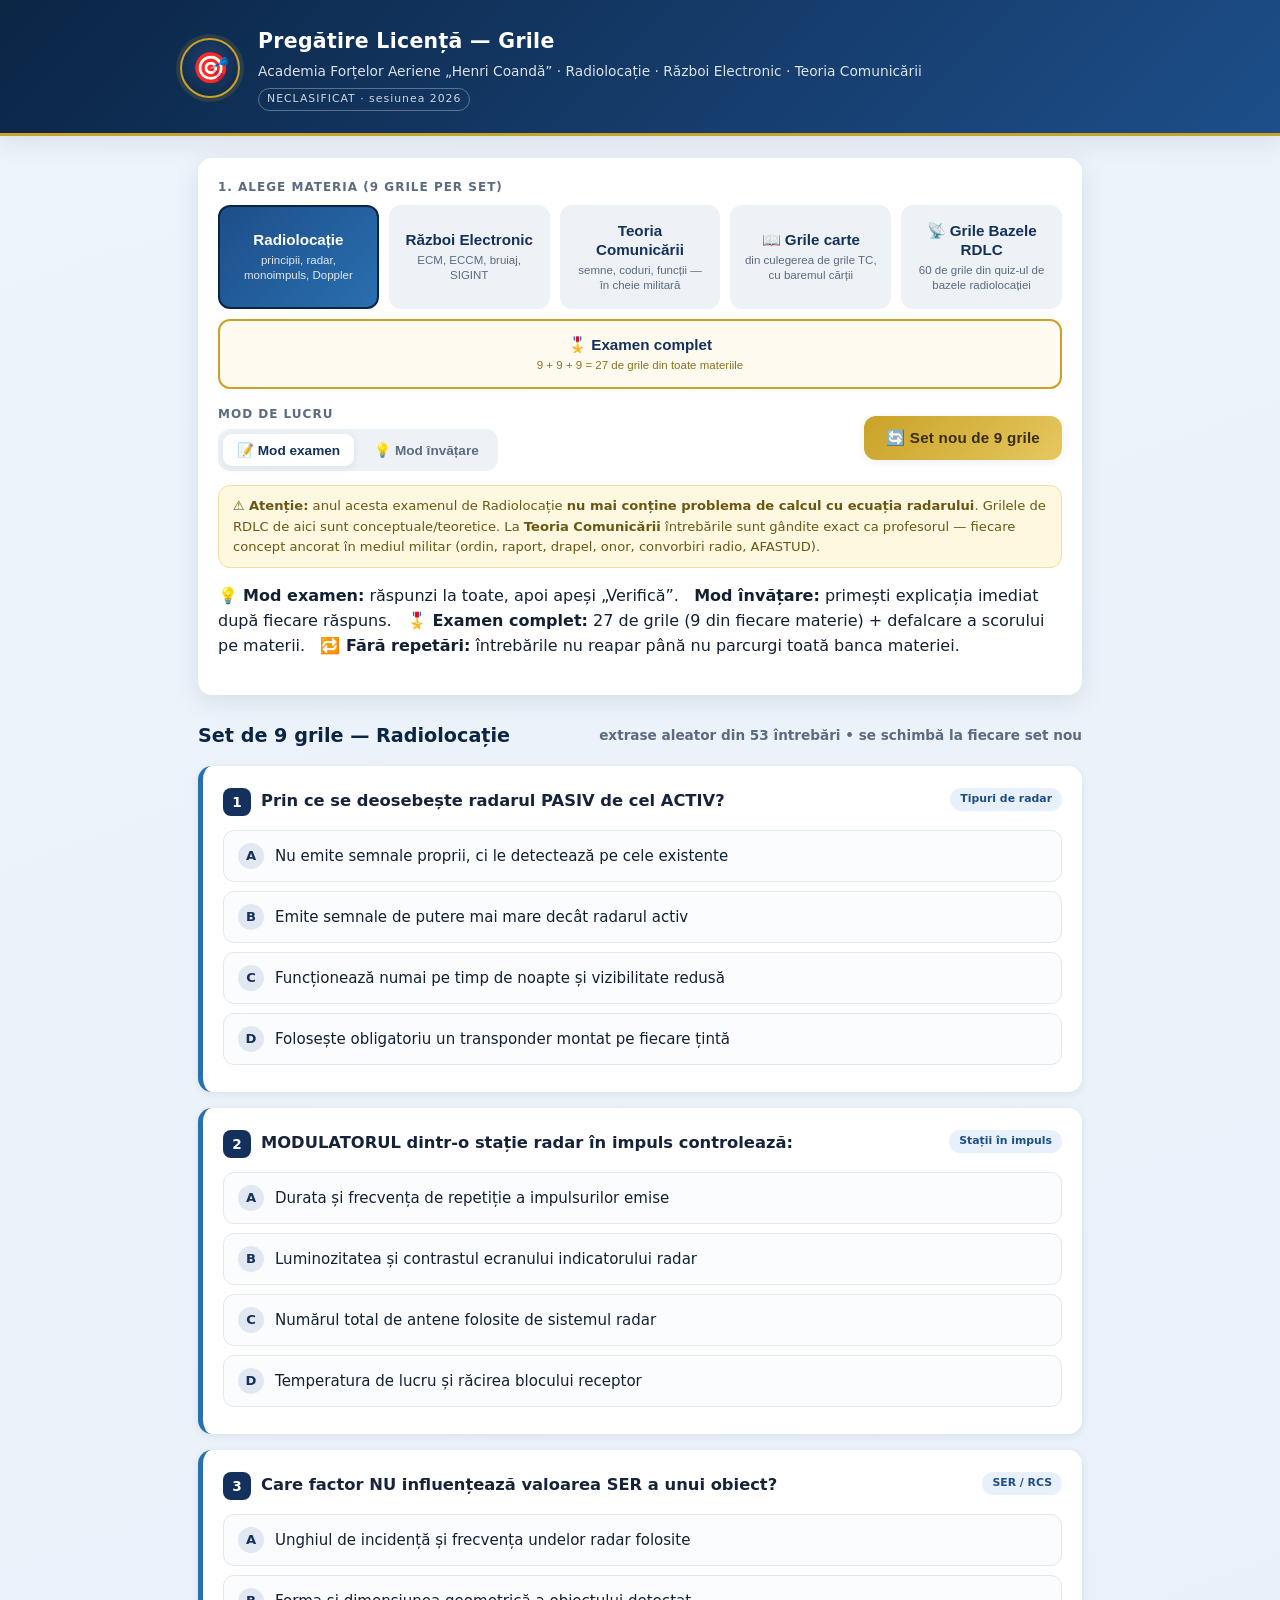
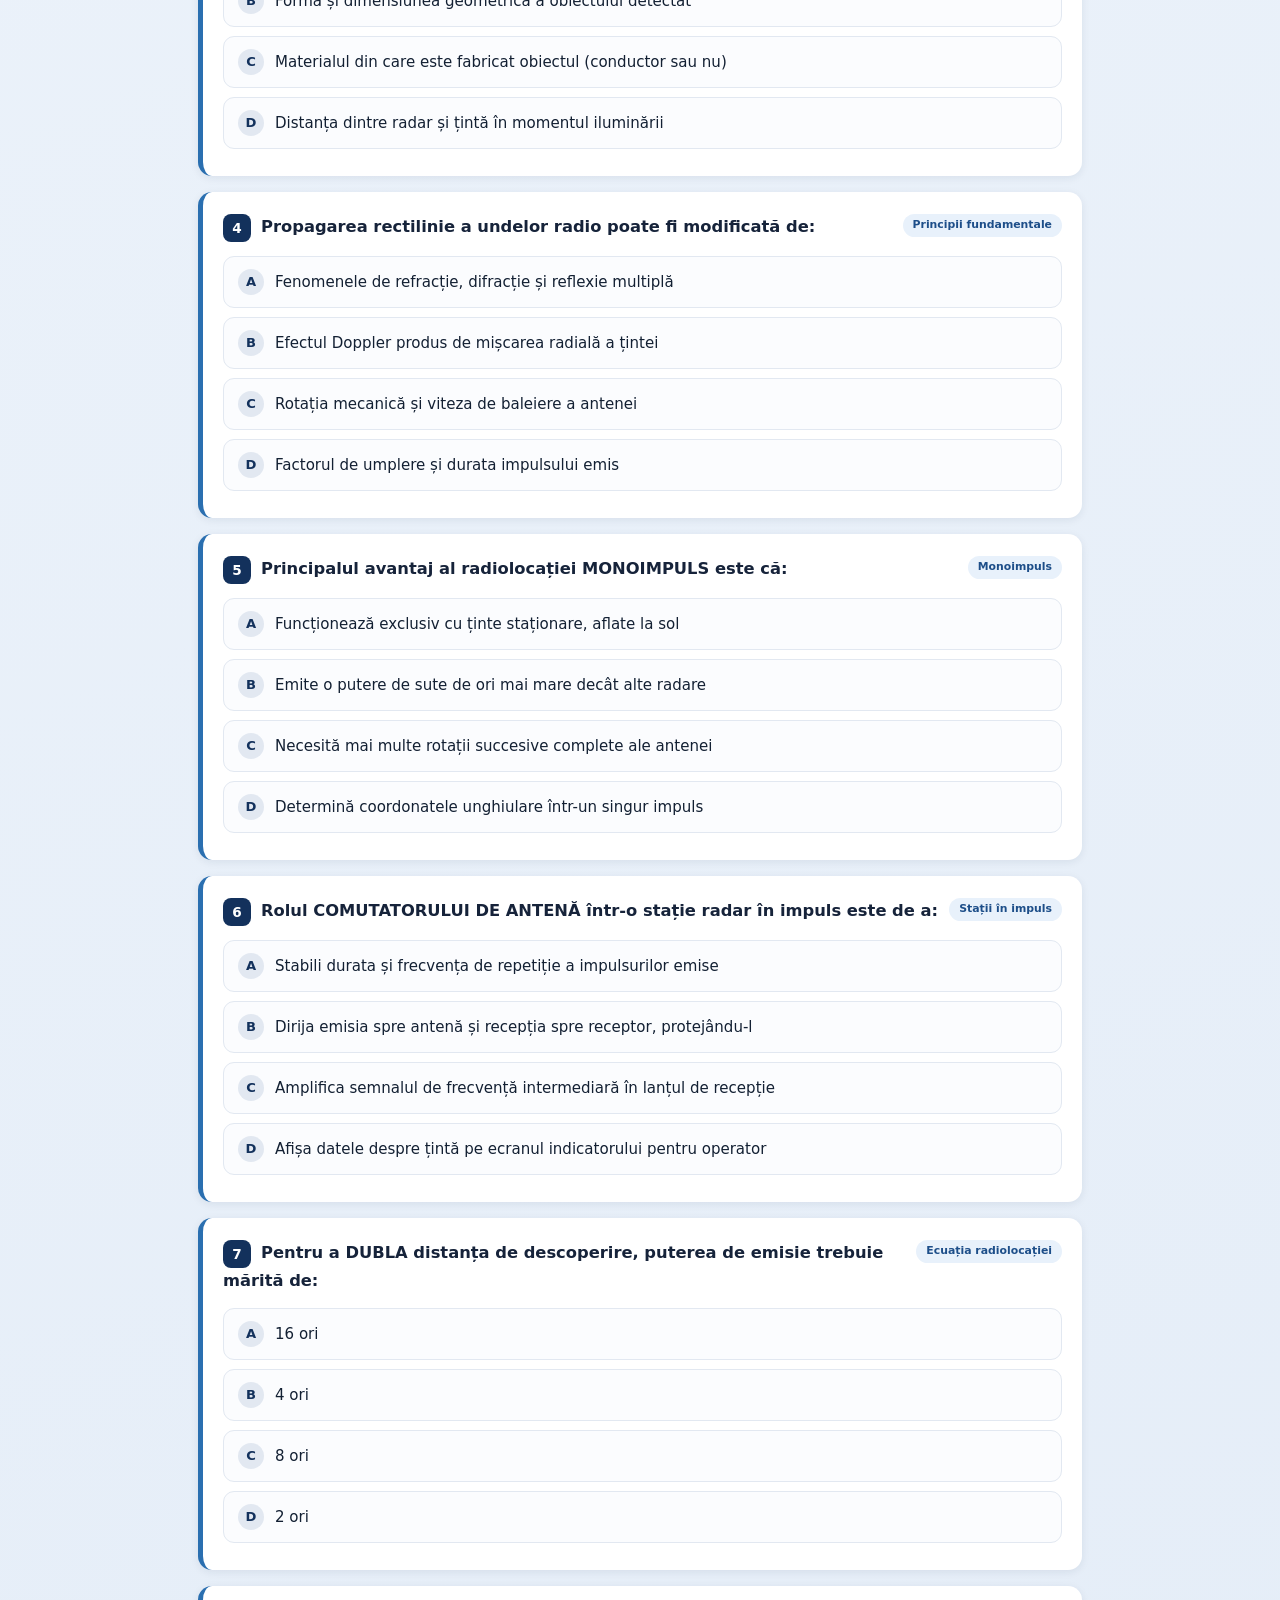
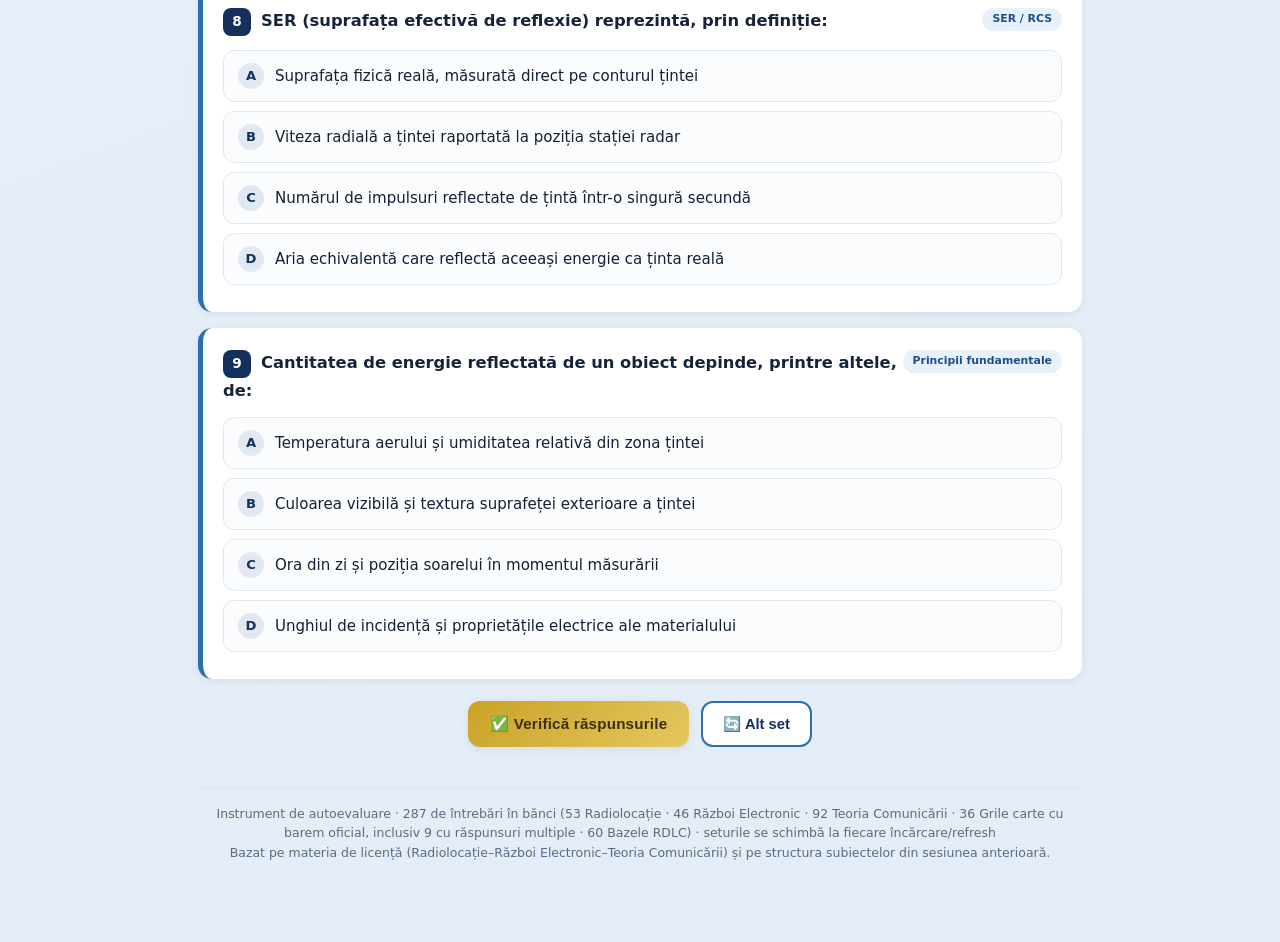
==== commit c446f047: "Fara repetari intre seturi + distractori mai greu de ghicit Sistem tip pachet de carti per banca (lo" ====
--- a/index.html
+++ b/index.html
@@ -41,7 +41,7 @@
       Grilele de RDLC de aici sunt conceptuale/teoretice. La <b>Teoria Comunicării</b> întrebările sunt gândite exact ca profesorul —
       fiecare concept ancorat în mediul militar (ordin, raport, drapel, onor, convorbiri radio, AFASTUD).
     </div>
-    <p class="hint">💡 <b>Mod examen:</b> răspunzi la toate, apoi apeși „Verifică”. &nbsp; <b>Mod învățare:</b> primești explicația imediat după fiecare răspuns. &nbsp; <b>🎖️ Examen complet:</b> 27 de grile (9 din fiecare materie) + defalcare a scorului pe materii, ca o simulare cap-coadă.</p>
+    <p class=”hint”>💡 <b>Mod examen:</b> răspunzi la toate, apoi apeși „Verifică”. &nbsp; <b>Mod învățare:</b> primești explicația imediat după fiecare răspuns. &nbsp; <b>🎖️ Examen complet:</b> 27 de grile (9 din fiecare materie) + defalcare a scorului pe materii. &nbsp; <b>🔁 Fără repetări:</b> întrebările nu reapar până nu parcurgi toată banca materiei.</p>
   </div>
 
   <div class="antet-set">
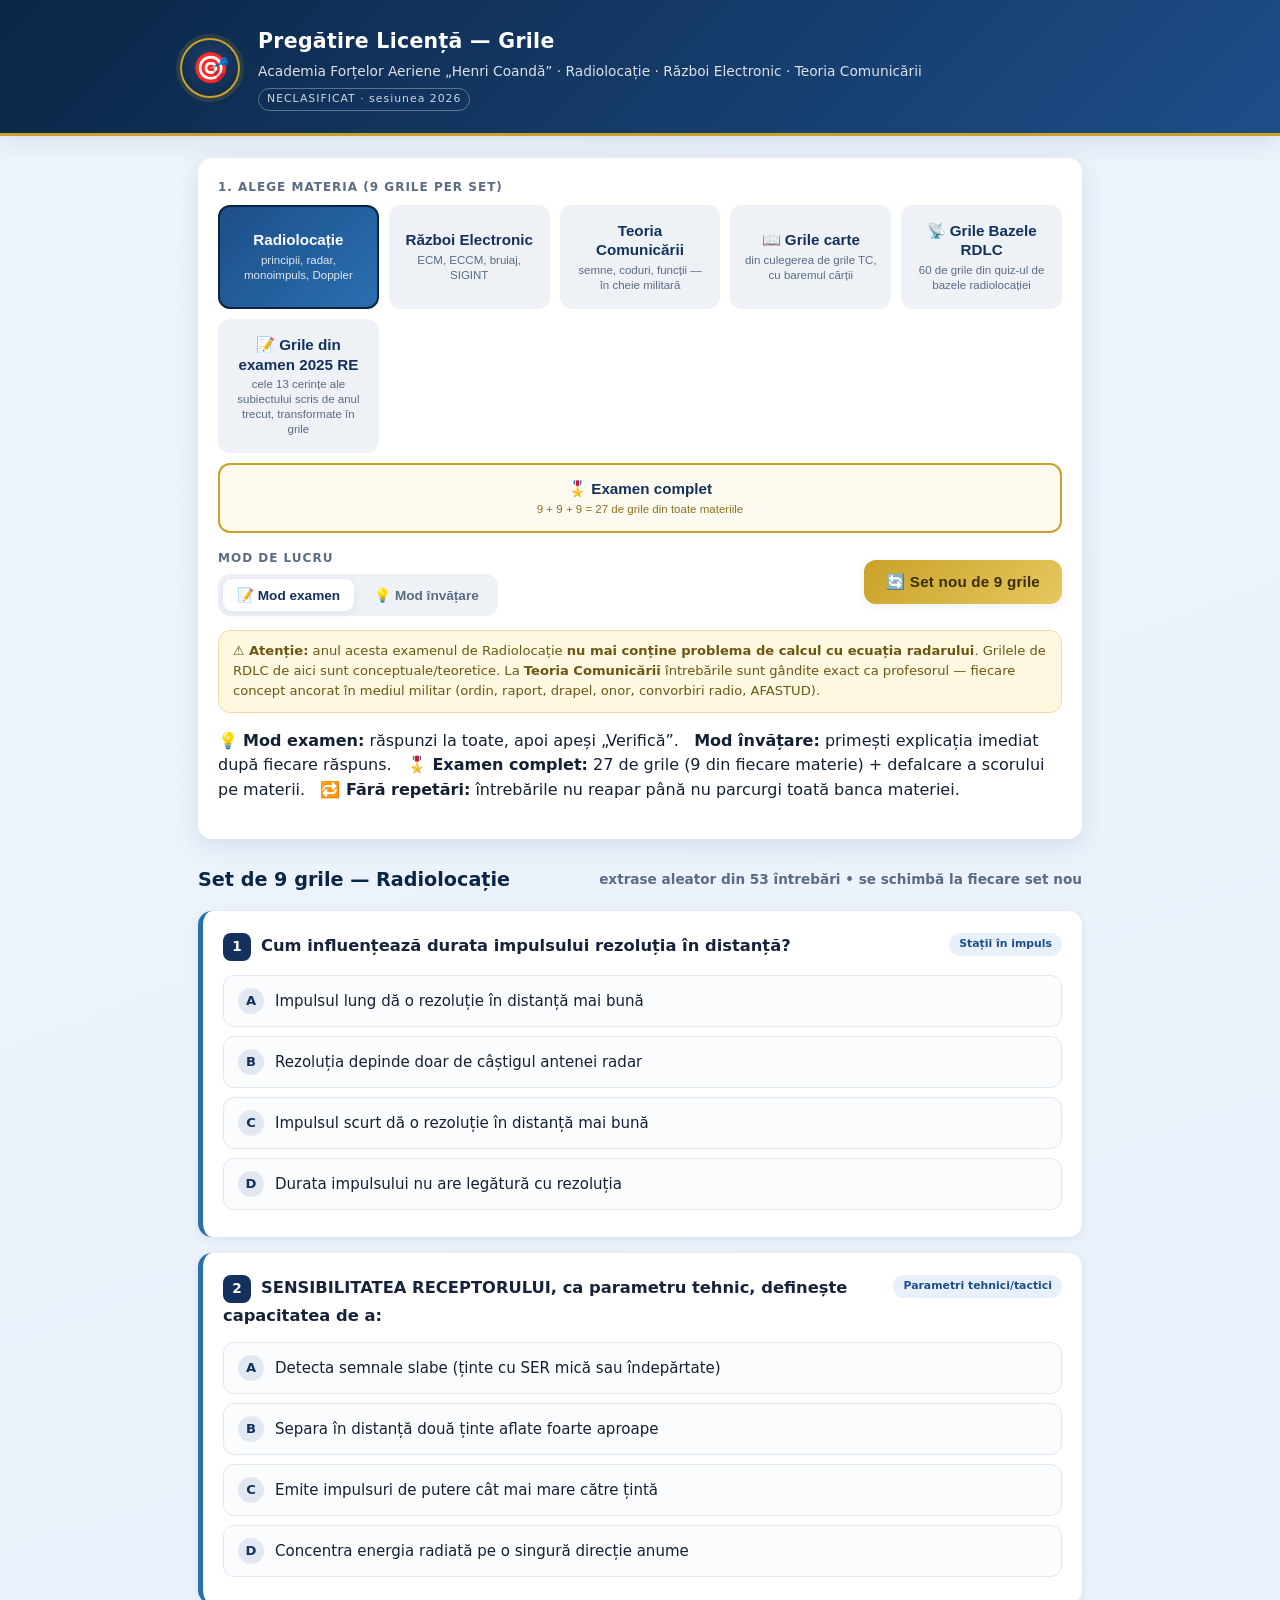
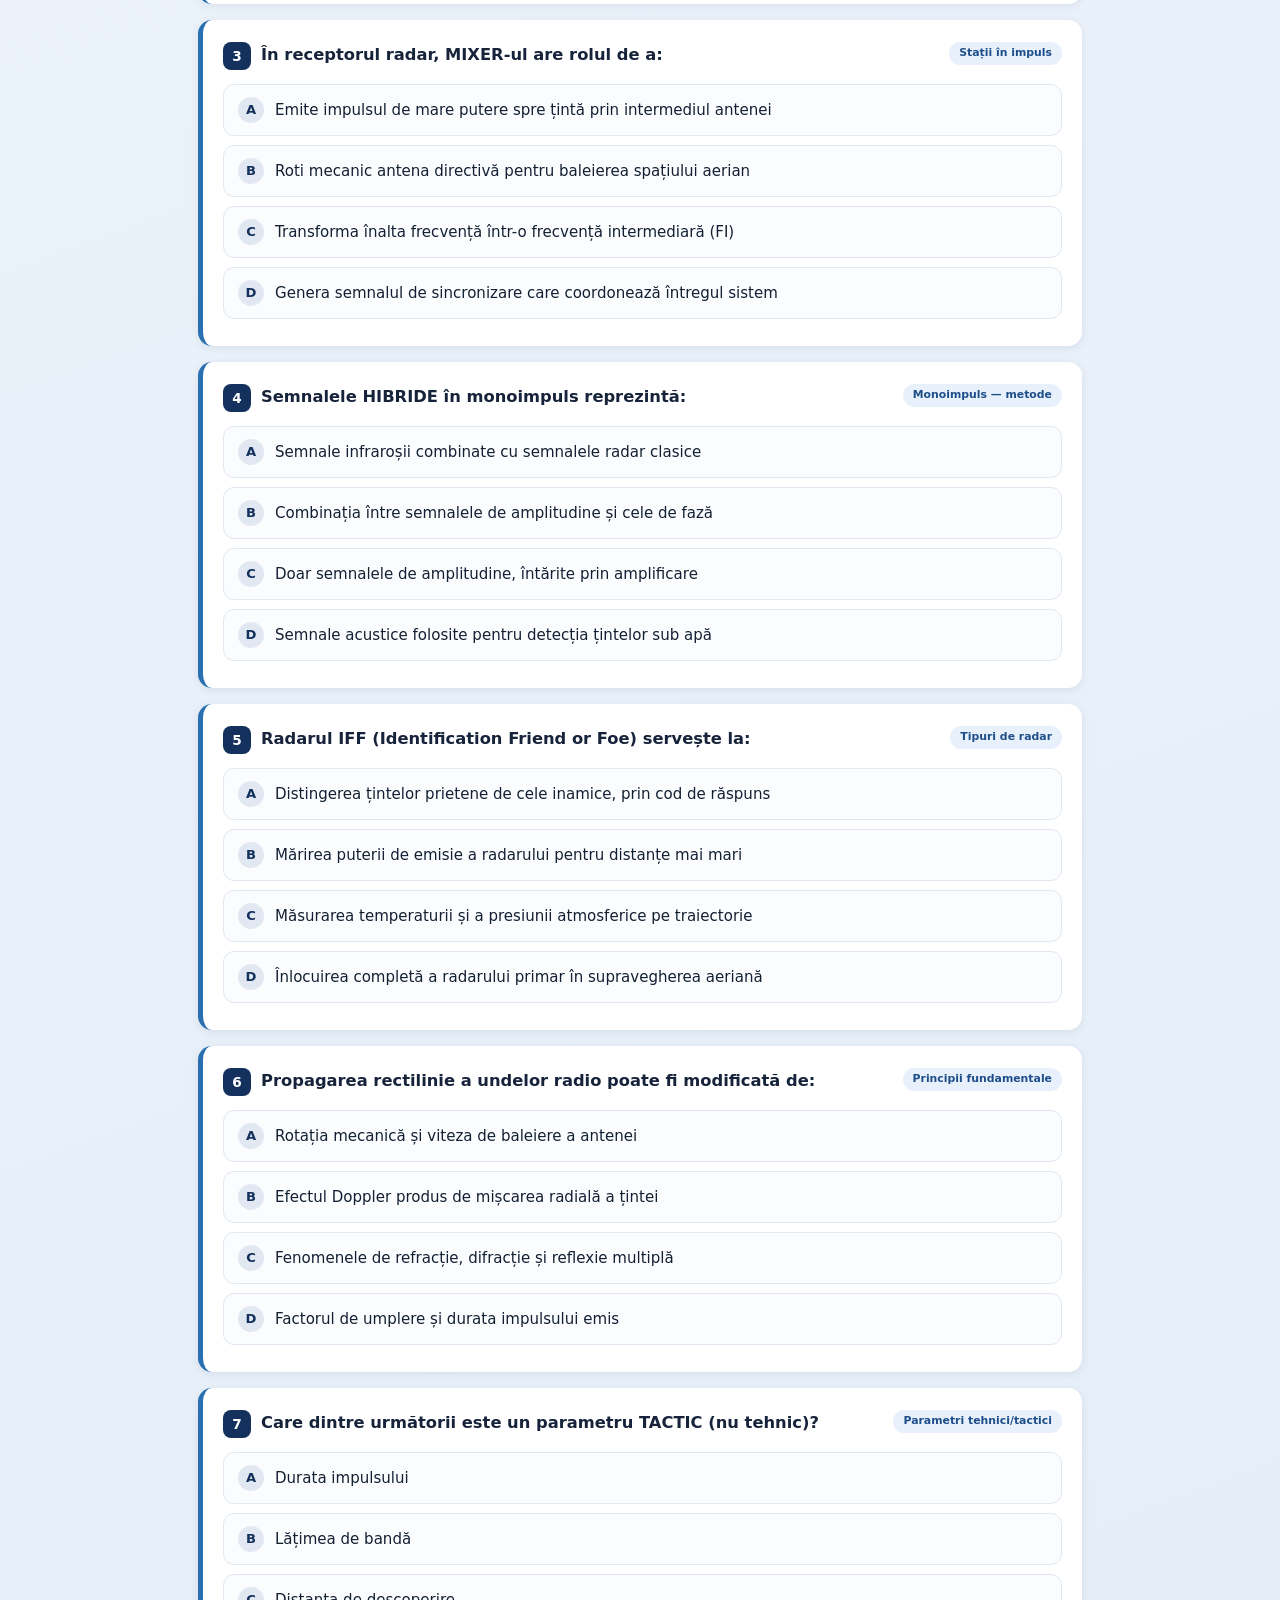
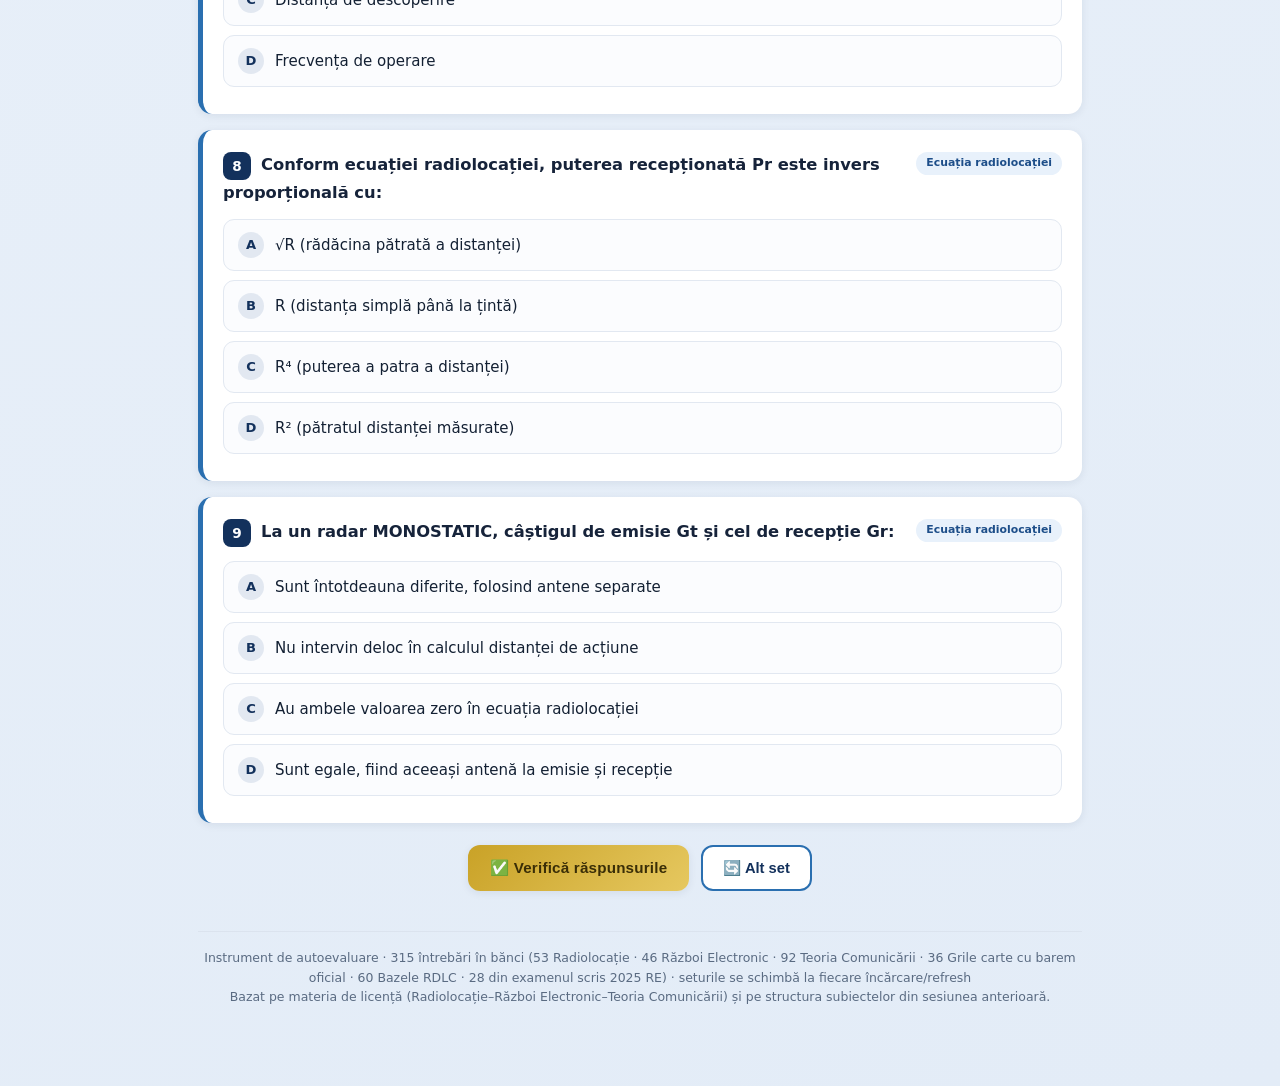
==== commit 1b48d2d3: "Adauga tab Grile din examen 2025 RE - 28 de grile din subiectul scris Toate cele 13 cerinte ale Subi" ====
--- a/index.html
+++ b/index.html
@@ -59,7 +59,7 @@
   <div id="rezultat"></div>
 
   <footer>
-    Instrument de autoevaluare · 287 de întrebări în bănci (53 Radiolocație · 46 Război Electronic · 92 Teoria Comunicării · 36 Grile carte cu barem oficial, inclusiv 9 cu răspunsuri multiple · 60 Bazele RDLC) · seturile se schimbă la fiecare încărcare/refresh<br>
+    Instrument de autoevaluare · 315 întrebări în bănci (53 Radiolocație · 46 Război Electronic · 92 Teoria Comunicării · 36 Grile carte cu barem oficial · 60 Bazele RDLC · 28 din examenul scris 2025 RE) · seturile se schimbă la fiecare încărcare/refresh<br>
     Bazat pe materia de licență (Radiolocație–Război Electronic–Teoria Comunicării) și pe structura subiectelor din sesiunea anterioară.
   </footer>
 </div>
@@ -70,6 +70,7 @@
 <script src="banca-tc.js"></script>
 <script src="banca-carte.js"></script>
 <script src="banca-brdlc.js"></script>
+<script src="banca-ex2025re.js"></script>
 <!-- logica -->
 <script src="app.js"></script>
 </body>
